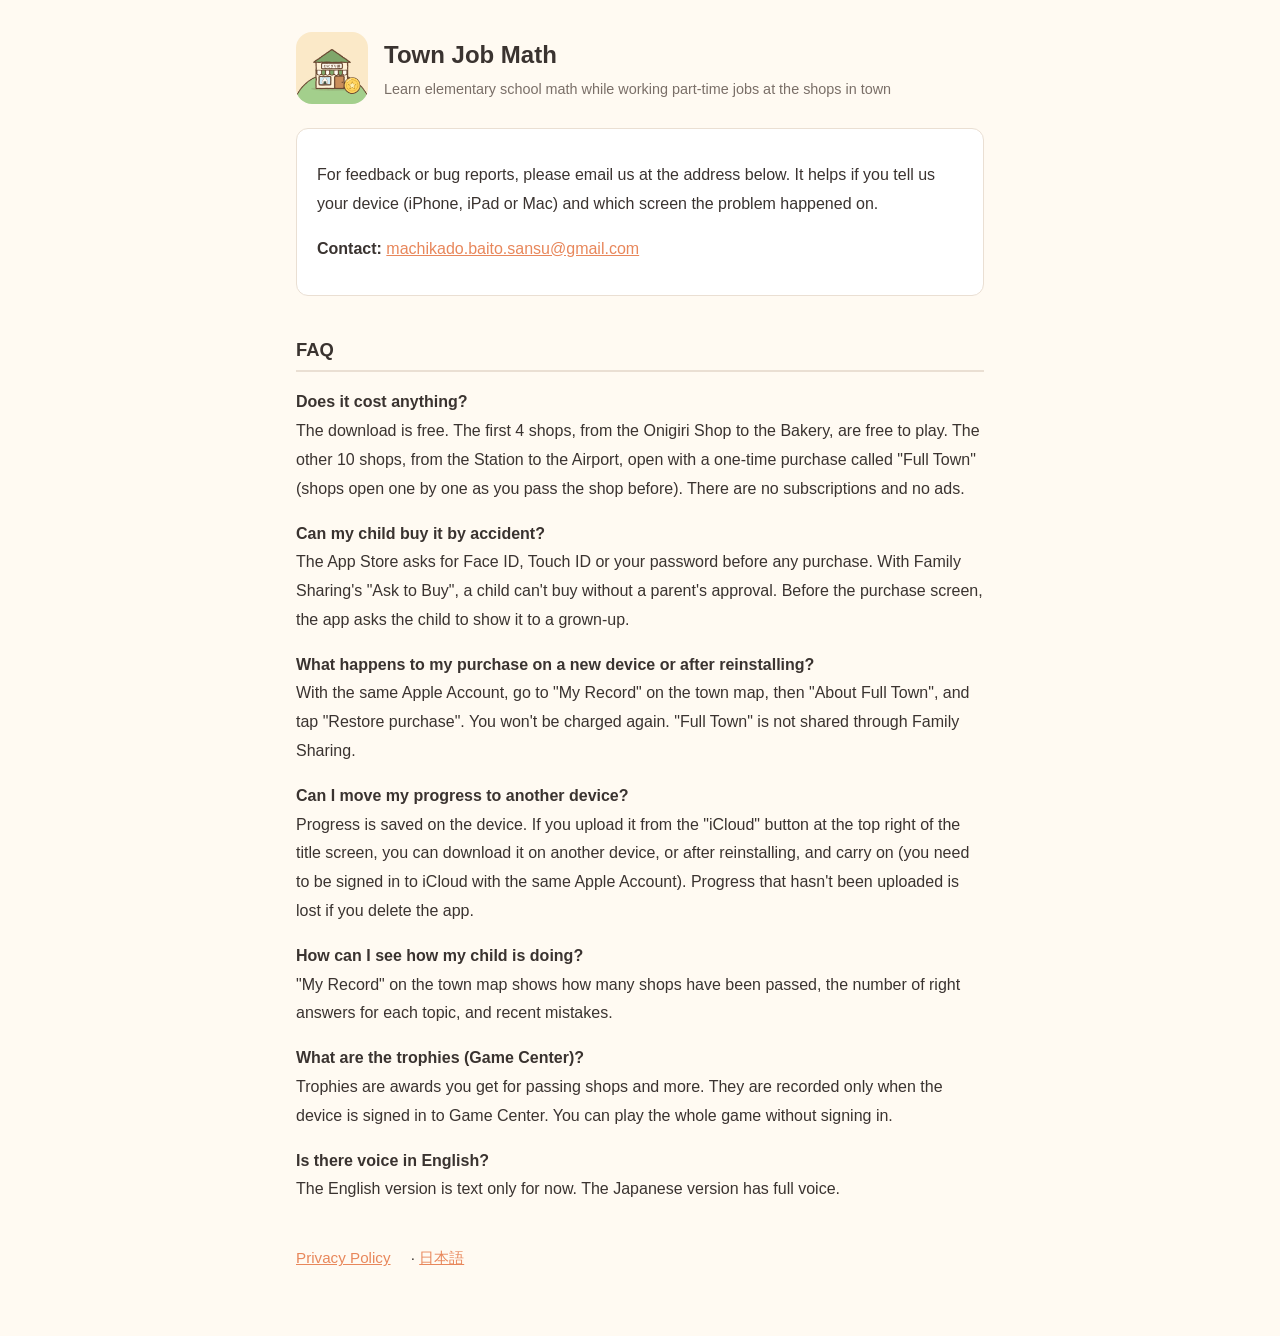
==== en.html @ ec0f6289 "英語の サポートページと プライバシーポリシーを 足し、日本語の ページを いまの アプリに 合わせる - en.html / privacy-en.html を 新しく 作る（英語版の App St" ====
<!doctype html>
<html lang="en">
<head>
<meta charset="utf-8">
<meta name="viewport" content="width=device-width, initial-scale=1">
<title>Town Job Math Support</title>
<link rel="stylesheet" href="style.css">
</head>
<body>
<main>
<header>
  <img src="app_icon.png" alt="">
  <div>
    <h1>Town Job Math</h1>
    <div class="muted">Learn elementary school math while working part-time jobs at the shops in town</div>
  </div>
</header>

<div class="card">
  <p>For feedback or bug reports, please email us at the address below. It helps if you tell us your device (iPhone, iPad or Mac) and which screen the problem happened on.</p>
  <p><strong>Contact:</strong> <a href="mailto:machikado.baito.sansu@gmail.com">machikado.baito.sansu@gmail.com</a></p>
</div>

<h2>FAQ</h2>
<dl>
  <dt>Does it cost anything?</dt>
  <dd>The download is free. The first 4 shops, from the Onigiri Shop to the Bakery, are free to play. The other 10 shops, from the Station to the Airport, open with a one-time purchase called "Full Town" (shops open one by one as you pass the shop before). There are no subscriptions and no ads.</dd>

  <dt>Can my child buy it by accident?</dt>
  <dd>The App Store asks for Face ID, Touch ID or your password before any purchase. With Family Sharing's "Ask to Buy", a child can't buy without a parent's approval. Before the purchase screen, the app asks the child to show it to a grown-up.</dd>

  <dt>What happens to my purchase on a new device or after reinstalling?</dt>
  <dd>With the same Apple Account, go to "My Record" on the town map, then "About Full Town", and tap "Restore purchase". You won't be charged again. "Full Town" is not shared through Family Sharing.</dd>

  <dt>Can I move my progress to another device?</dt>
  <dd>Progress is saved on the device. If you upload it from the "iCloud" button at the top right of the title screen, you can download it on another device, or after reinstalling, and carry on (you need to be signed in to iCloud with the same Apple Account). Progress that hasn't been uploaded is lost if you delete the app.</dd>

  <dt>How can I see how my child is doing?</dt>
  <dd>"My Record" on the town map shows how many shops have been passed, the number of right answers for each topic, and recent mistakes.</dd>

  <dt>What are the trophies (Game Center)?</dt>
  <dd>Trophies are awards you get for passing shops and more. They are recorded only when the device is signed in to Game Center. You can play the whole game without signing in.</dd>

  <dt>Is there voice in English?</dt>
  <dd>The English version is text only for now. The Japanese version has full voice.</dd>
</dl>

<nav>
  <a href="privacy-en.html">Privacy Policy</a> · <a href="index.html">日本語</a>
</nav>
</main>
</body>
</html>
---- style.css ----
:root { --bg:#fffaf2; --text:#3a3330; --muted:#7a6f68; --accent:#e8875b; --card:#ffffff; --line:#eadfd3; }
@media (prefers-color-scheme: dark) { :root { --bg:#221e1b; --text:#f1e9e2; --muted:#b9ada4; --accent:#f0a07a; --card:#2d2824; --line:#463e37; } }
* { box-sizing: border-box; }
body { margin:0; background:var(--bg); color:var(--text); font-family:-apple-system,"Hiragino Sans","Noto Sans JP",sans-serif; line-height:1.8; }
main { max-width:720px; margin:0 auto; padding:32px 16px 64px; }
header { display:flex; align-items:center; gap:16px; margin-bottom:24px; }
header img { width:72px; height:72px; border-radius:16px; }
h1 { font-size:1.5rem; margin:0; }
h2 { font-size:1.15rem; margin-top:2em; border-bottom:2px solid var(--line); padding-bottom:4px; }
a { color:var(--accent); }
.card { background:var(--card); border:1px solid var(--line); border-radius:12px; padding:16px 20px; }
.muted { color:var(--muted); font-size:.9rem; }
nav { margin-top:40px; font-size:.95rem; }
nav a { margin-right:16px; }
dt { font-weight:bold; margin-top:1em; }
dd { margin-left:0; }
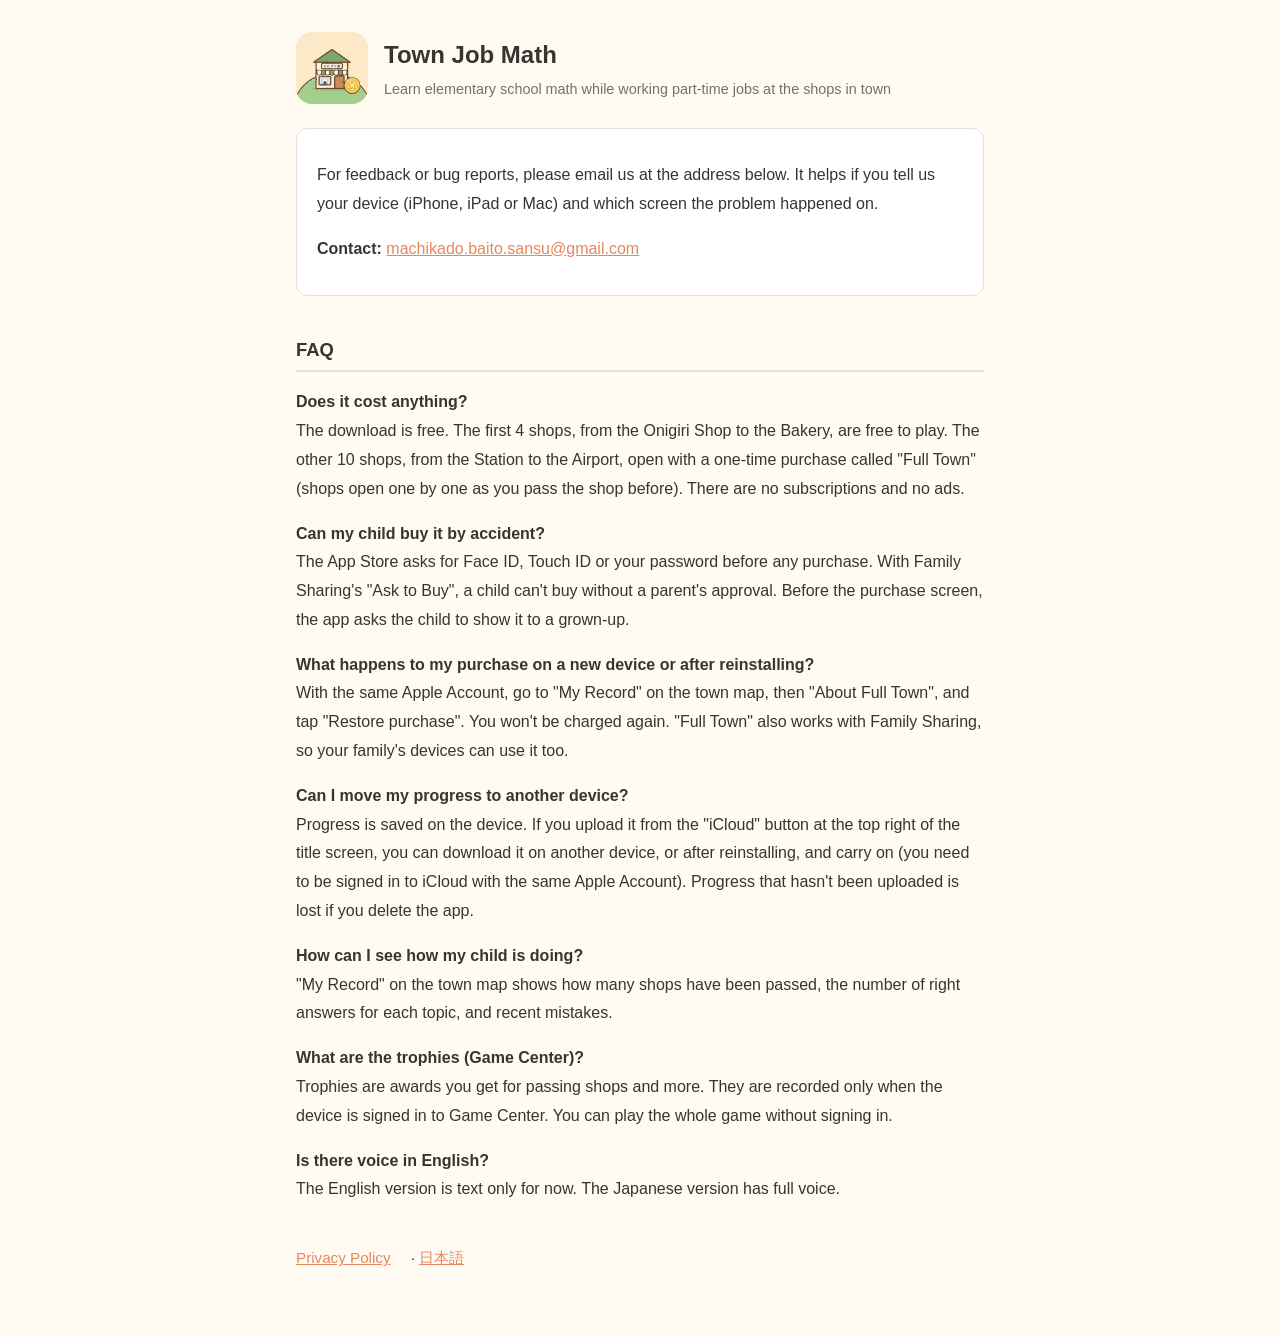
==== commit 74ac9a72: "完全版はファミリー共有に対応する、と書く Co-Authored-By: Claude Opus 5.5 <noreply@anthropic.com> Claude-Session: https:/" ====
--- a/en.html
+++ b/en.html
@@ -30,7 +30,7 @@
   <dd>The App Store asks for Face ID, Touch ID or your password before any purchase. With Family Sharing's "Ask to Buy", a child can't buy without a parent's approval. Before the purchase screen, the app asks the child to show it to a grown-up.</dd>
 
   <dt>What happens to my purchase on a new device or after reinstalling?</dt>
-  <dd>With the same Apple Account, go to "My Record" on the town map, then "About Full Town", and tap "Restore purchase". You won't be charged again. "Full Town" is not shared through Family Sharing.</dd>
+  <dd>With the same Apple Account, go to "My Record" on the town map, then "About Full Town", and tap "Restore purchase". You won't be charged again. "Full Town" also works with Family Sharing, so your family's devices can use it too.</dd>
 
   <dt>Can I move my progress to another device?</dt>
   <dd>Progress is saved on the device. If you upload it from the "iCloud" button at the top right of the title screen, you can download it on another device, or after reinstalling, and carry on (you need to be signed in to iCloud with the same Apple Account). Progress that hasn't been uploaded is lost if you delete the app.</dd>
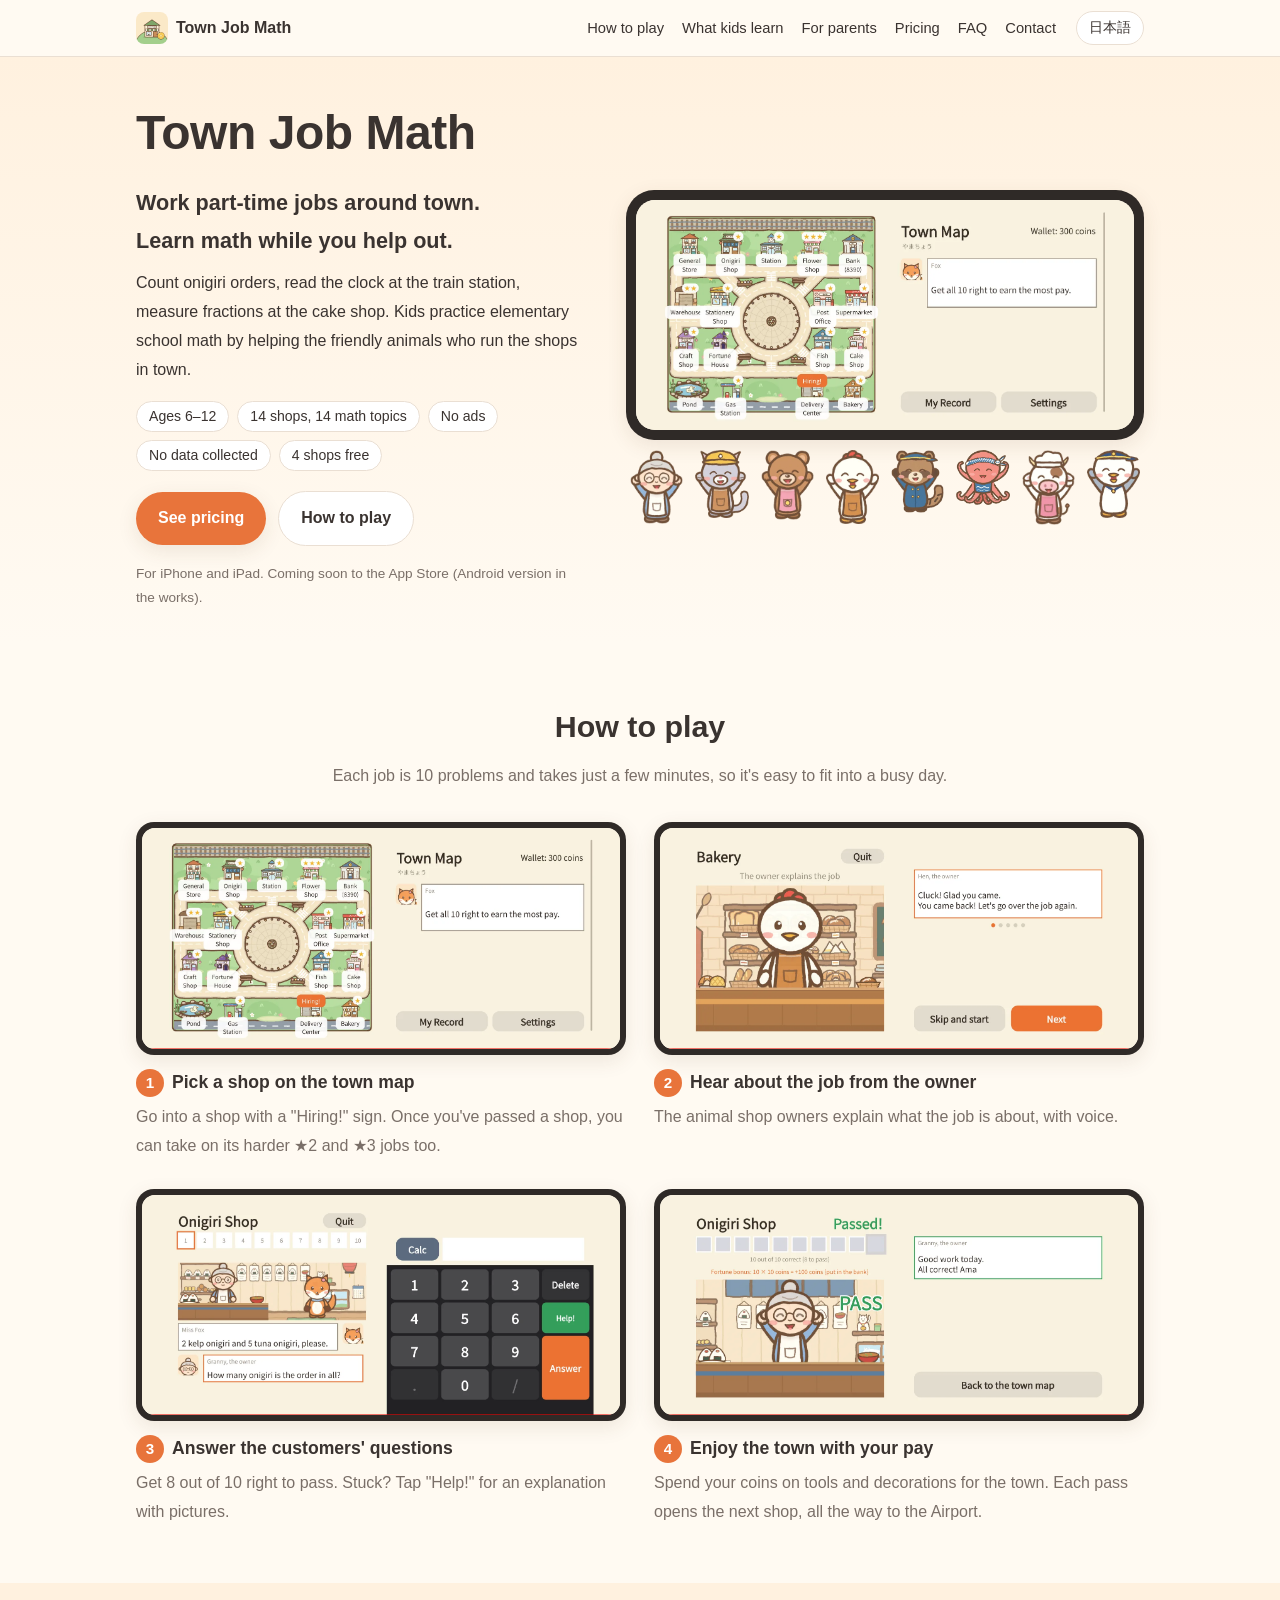
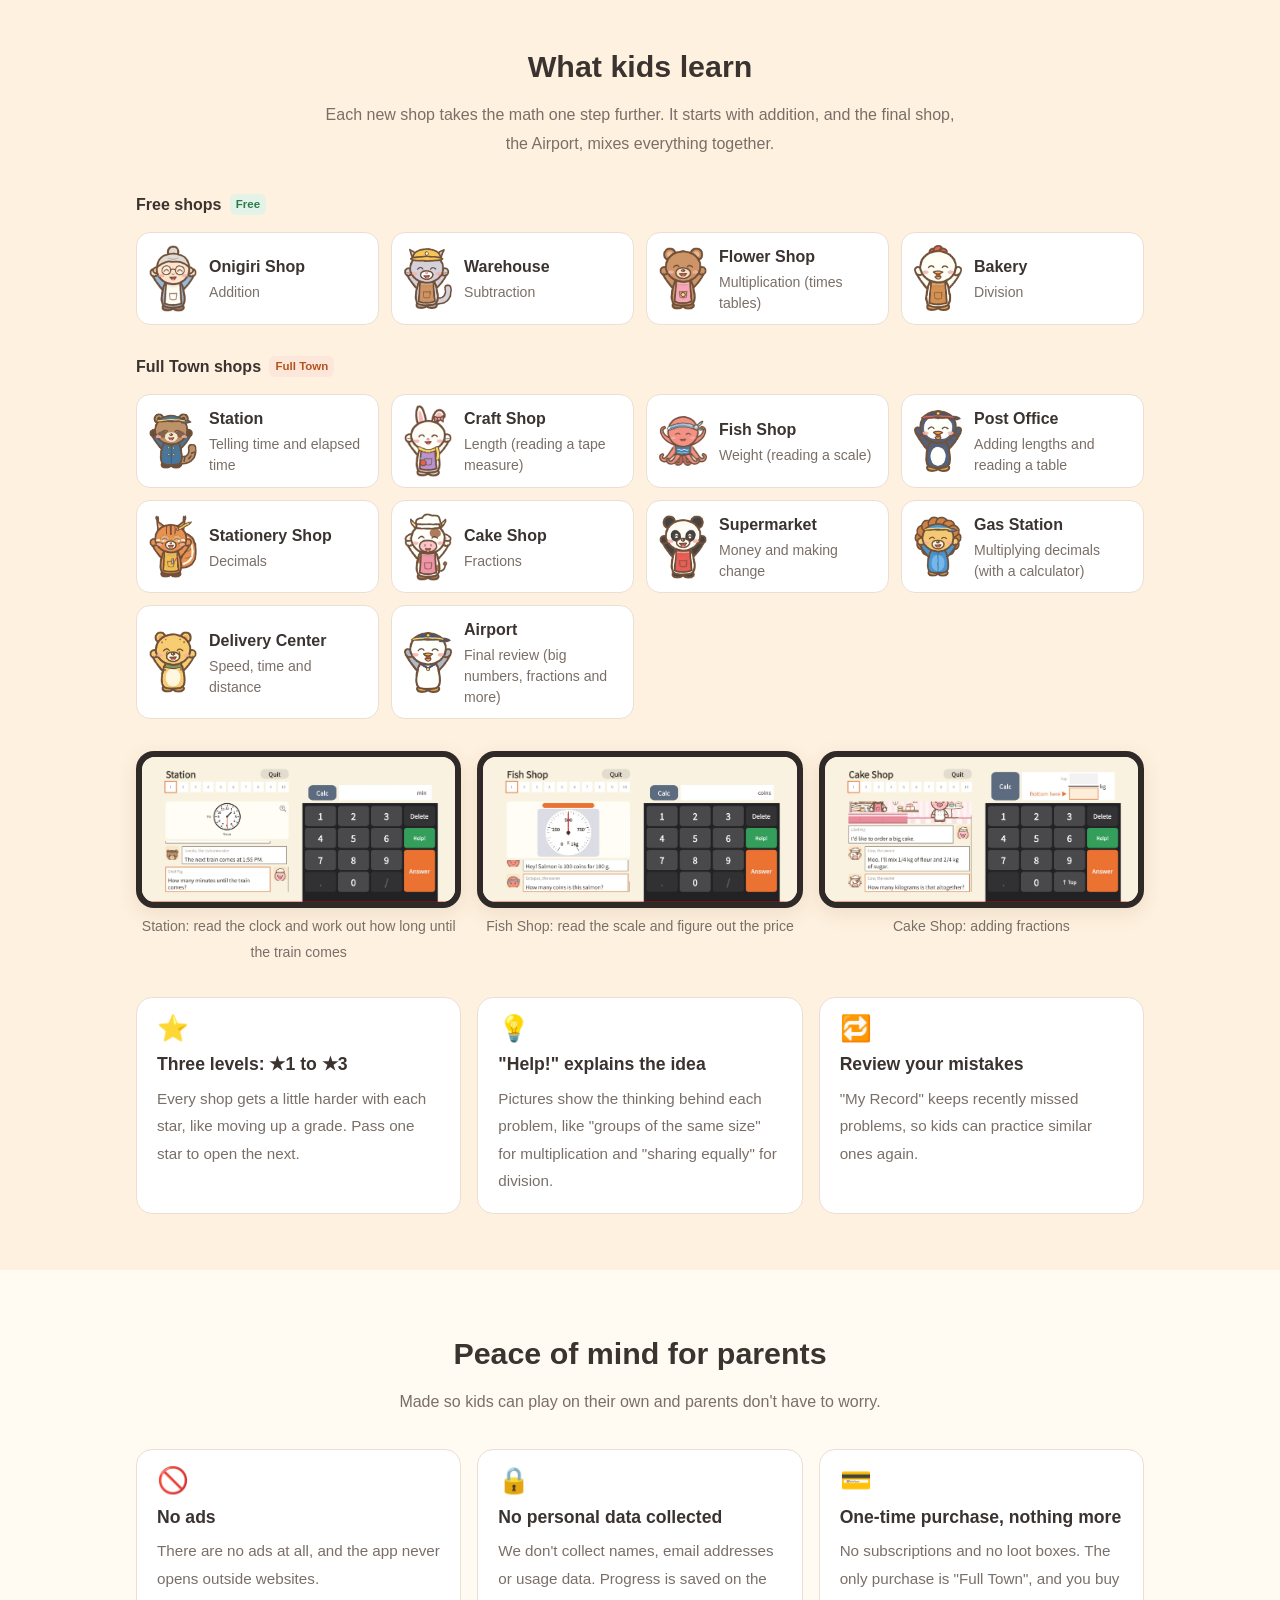
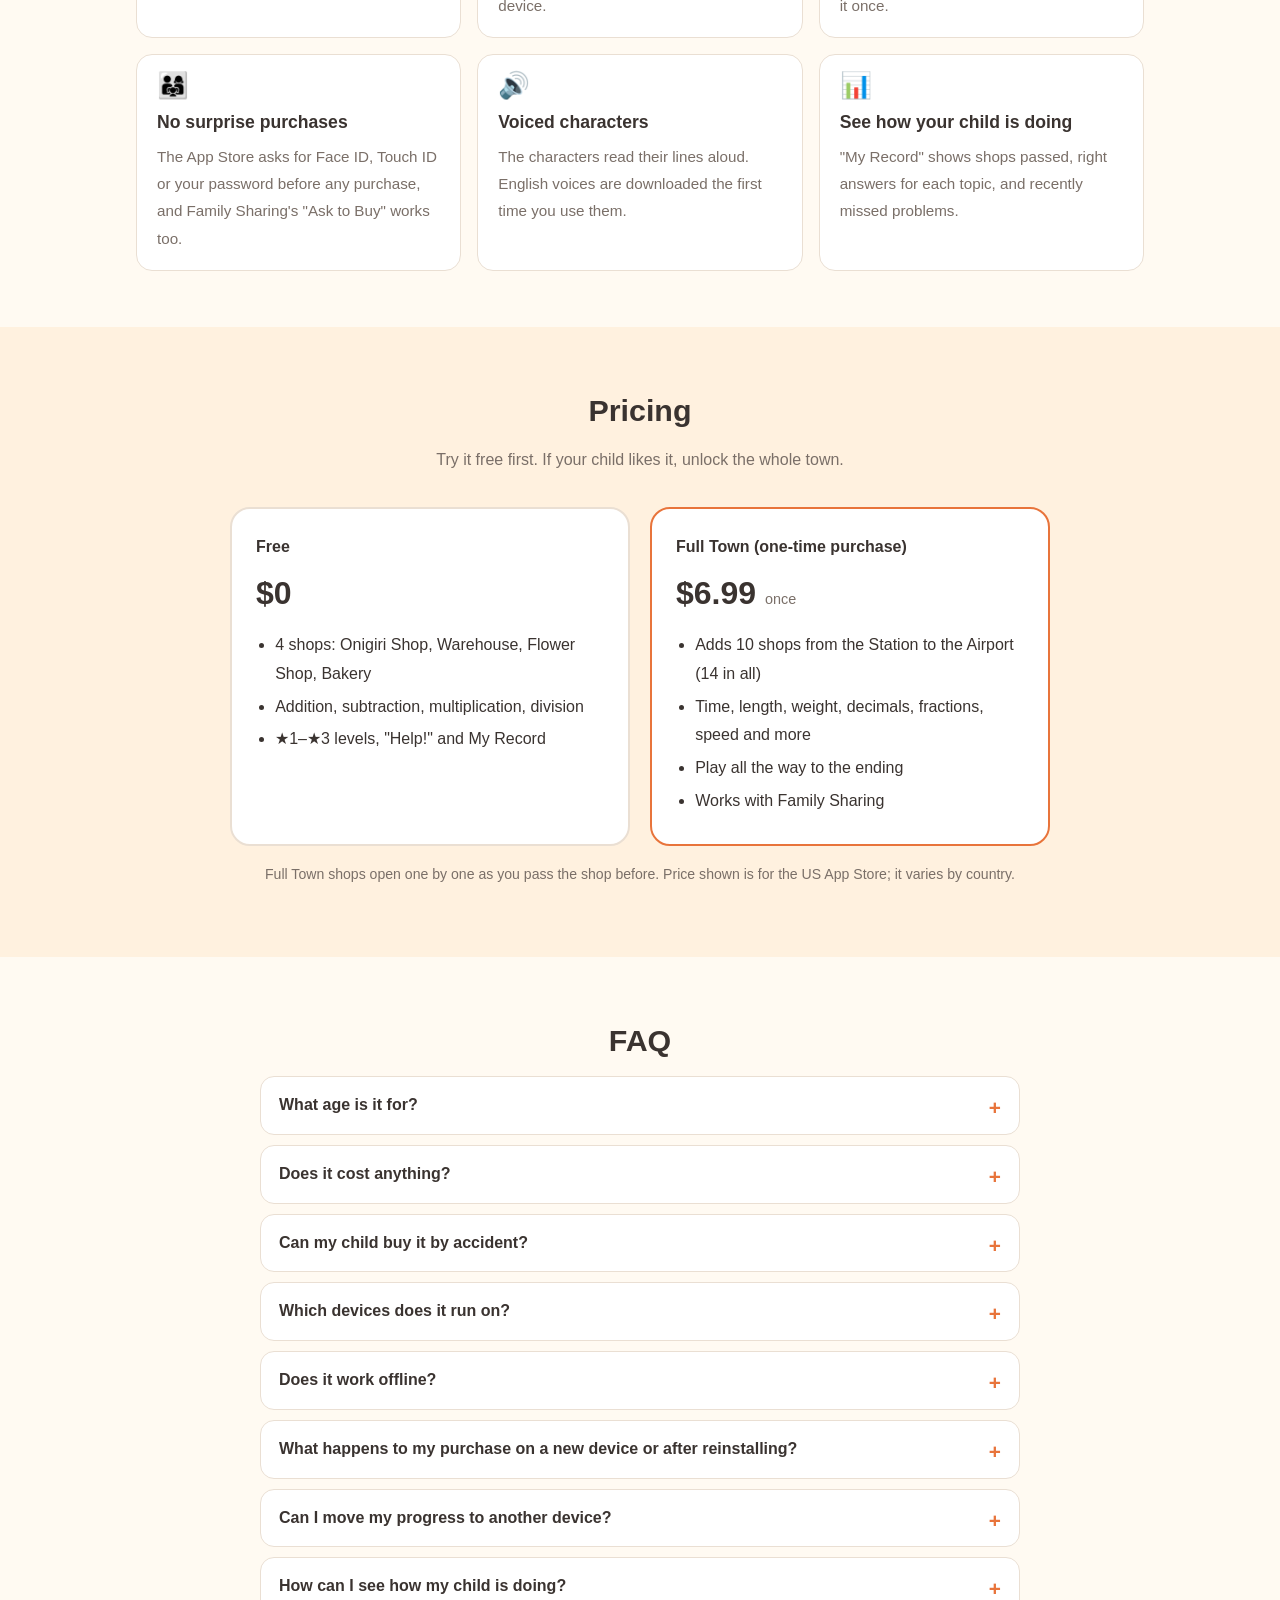
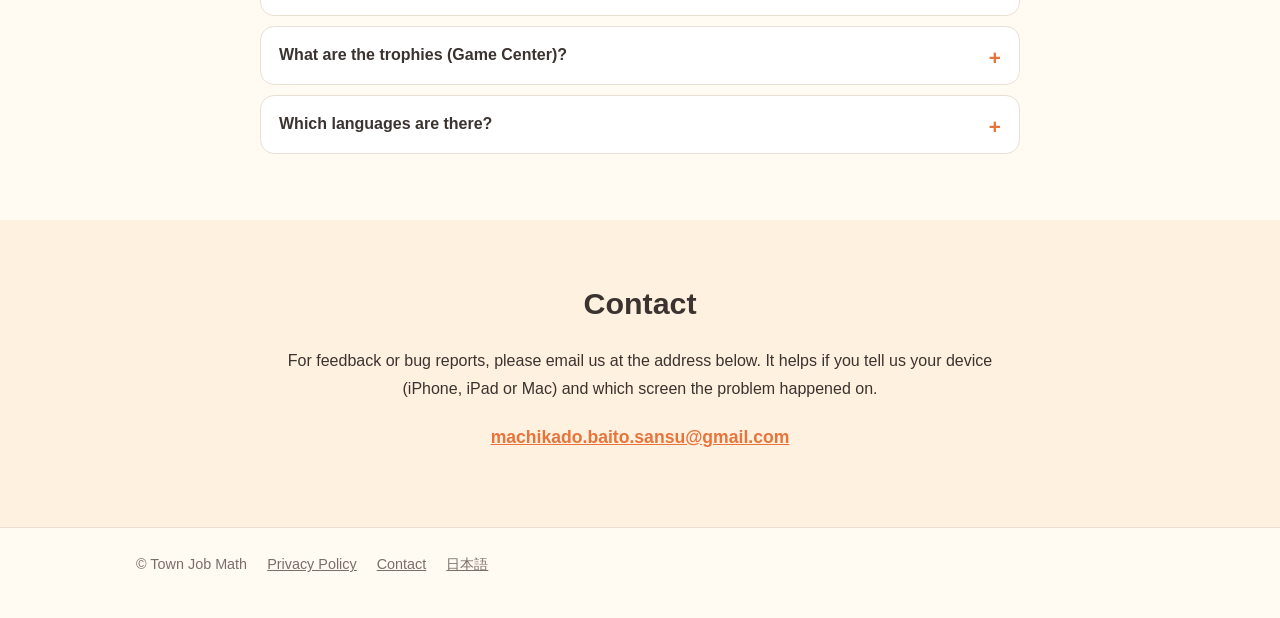
==== commit 2447648c: "紹介ページ（LP）を日英で作り直す - ファーストビュー・遊び方・学べる内容・安心ポイント・料金・よくある質問・お問い合わせ - 日本語 index.html と英語 en.html。ブラウザの言語で" ====
--- a/en.html
+++ b/en.html
@@ -3,51 +3,234 @@
 <head>
 <meta charset="utf-8">
 <meta name="viewport" content="width=device-width, initial-scale=1">
-<title>Town Job Math Support</title>
-<link rel="stylesheet" href="style.css">
+<title>Town Job Math | Learn elementary math by working at the shops in town</title>
+<meta name="description" content="Help out at 14 shops in a little town, from the Onigiri Shop to the Airport, and practice elementary school math from addition to fractions and speed. For iPhone and iPad. No ads, no data collected.">
+<link rel="alternate" hreflang="ja" href="https://yamach0.github.io/machikado-baito-sansu-support/">
+<link rel="alternate" hreflang="en" href="https://yamach0.github.io/machikado-baito-sansu-support/en.html">
+<link rel="alternate" hreflang="x-default" href="https://yamach0.github.io/machikado-baito-sansu-support/en.html">
+<meta property="og:type" content="website">
+<meta property="og:title" content="Town Job Math">
+<meta property="og:description" content="Learn elementary school math while working part-time jobs at the shops in town.">
+<meta property="og:image" content="https://yamach0.github.io/machikado-baito-sansu-support/img/og-en.png">
+<meta name="twitter:card" content="summary_large_image">
+<link rel="icon" href="app_icon.png">
+<link rel="apple-touch-icon" href="app_icon.png">
+<script src="lang.js"></script>
+<link rel="stylesheet" href="lp.css">
 </head>
 <body>
-<main>
-<header>
-  <img src="app_icon.png" alt="">
-  <div>
-    <h1>Town Job Math</h1>
-    <div class="muted">Learn elementary school math while working part-time jobs at the shops in town</div>
+
+<header class="bar">
+  <div class="wrap">
+    <a class="brand" href="#top"><img src="app_icon.png" alt="">Town Job Math</a>
+    <nav aria-label="On this page">
+      <a href="#play">How to play</a>
+      <a href="#learn">What kids learn</a>
+      <a href="#safe">For parents</a>
+      <a href="#price">Pricing</a>
+      <a href="#faq">FAQ</a>
+      <a href="#support">Contact</a>
+    </nav>
+    <a class="lang" href="./" data-lang="ja" hreflang="ja">日本語</a>
   </div>
 </header>
 
-<div class="card">
-  <p>For feedback or bug reports, please email us at the address below. It helps if you tell us your device (iPhone, iPad or Mac) and which screen the problem happened on.</p>
-  <p><strong>Contact:</strong> <a href="mailto:machikado.baito.sansu@gmail.com">machikado.baito.sansu@gmail.com</a></p>
+<main id="top">
+
+<!-- First view -->
+<div class="hero">
+  <div class="wrap">
+    <div>
+      <h1><span class="en-title">Town Job Math</span></h1>
+      <p class="lead">Work part-time jobs around town.<br>Learn math while you help out.</p>
+      <p>Count onigiri orders, read the clock at the train station, measure fractions at the cake shop. Kids practice elementary school math by helping the friendly animals who run the shops in town.</p>
+      <ul class="chips">
+        <li>Ages 6–12</li>
+        <li>14 shops, 14 math topics</li>
+        <li>No ads</li>
+        <li>No data collected</li>
+        <li>4 shops free</li>
+      </ul>
+      <div class="cta">
+        <a class="btn" href="#price">See pricing</a>
+        <a class="btn ghost" href="#play">How to play</a>
+        <div class="soon">For iPhone and iPad. Coming soon to the App Store (Android version in the works).</div>
+      </div>
+    </div>
+    <div>
+      <div class="phone"><img src="img/en/town.webp" width="1519" height="702" alt="The town map with the Onigiri Shop, Station, Flower Shop and more"></div>
+      <div class="cast" aria-hidden="true">
+        <img src="img/chars/granny.webp" alt=""><img src="img/chars/beaver.webp" alt=""><img src="img/chars/bear.webp" alt=""><img src="img/chars/hen.webp" alt=""><img src="img/chars/owl.webp" alt=""><img src="img/chars/octopus.webp" alt=""><img src="img/chars/cow.webp" alt=""><img src="img/chars/seagull.webp" alt="">
+      </div>
+    </div>
+  </div>
 </div>
 
-<h2>FAQ</h2>
-<dl>
-  <dt>Does it cost anything?</dt>
-  <dd>The download is free. The first 4 shops, from the Onigiri Shop to the Bakery, are free to play. The other 10 shops, from the Station to the Airport, open with a one-time purchase called "Full Town" (shops open one by one as you pass the shop before). There are no subscriptions and no ads.</dd>
-
-  <dt>Can my child buy it by accident?</dt>
-  <dd>The App Store asks for Face ID, Touch ID or your password before any purchase. With Family Sharing's "Ask to Buy", a child can't buy without a parent's approval. Before the purchase screen, the app asks the child to show it to a grown-up.</dd>
-
-  <dt>What happens to my purchase on a new device or after reinstalling?</dt>
-  <dd>With the same Apple Account, go to "My Record" on the town map, then "About Full Town", and tap "Restore purchase". You won't be charged again. "Full Town" also works with Family Sharing, so your family's devices can use it too.</dd>
-
-  <dt>Can I move my progress to another device?</dt>
-  <dd>Progress is saved on the device. If you upload it from the "iCloud" button at the top right of the title screen, you can download it on another device, or after reinstalling, and carry on (you need to be signed in to iCloud with the same Apple Account). Progress that hasn't been uploaded is lost if you delete the app.</dd>
-
-  <dt>How can I see how my child is doing?</dt>
-  <dd>"My Record" on the town map shows how many shops have been passed, the number of right answers for each topic, and recent mistakes.</dd>
-
-  <dt>What are the trophies (Game Center)?</dt>
-  <dd>Trophies are awards you get for passing shops and more. They are recorded only when the device is signed in to Game Center. You can play the whole game without signing in.</dd>
-
-  <dt>Is there voice in English?</dt>
-  <dd>The English version is text only for now. The Japanese version has full voice.</dd>
-</dl>
-
-<nav>
-  <a href="privacy-en.html">Privacy Policy</a> · <a href="index.html">日本語</a>
-</nav>
+<!-- How to play -->
+<section id="play">
+  <div class="wrap">
+    <h2>How to play</h2>
+    <p class="sub">Each job is 10 problems and takes just a few minutes, so it's easy to fit into a busy day.</p>
+    <div class="steps">
+      <div class="step">
+        <div class="phone small"><img src="img/en/town.webp" width="1519" height="702" loading="lazy" alt="The town map"></div>
+        <h3>Pick a shop on the town map</h3>
+        <p>Go into a shop with a "Hiring!" sign. Once you've passed a shop, you can take on its harder ★2 and ★3 jobs too.</p>
+      </div>
+      <div class="step">
+        <div class="phone small"><img src="img/en/briefing.webp" width="1519" height="702" loading="lazy" alt="The bakery owner explains the job"></div>
+        <h3>Hear about the job from the owner</h3>
+        <p>The animal shop owners explain what the job is about, with voice.</p>
+      </div>
+      <div class="step">
+        <div class="phone small"><img src="img/en/shift.webp" width="1519" height="702" loading="lazy" alt="Answering how many onigiri a customer ordered"></div>
+        <h3>Answer the customers' questions</h3>
+        <p>Get 8 out of 10 right to pass. Stuck? Tap "Help!" for an explanation with pictures.</p>
+      </div>
+      <div class="step">
+        <div class="phone small"><img src="img/en/pass.webp" width="1519" height="702" loading="lazy" alt="Passing a job and earning pay"></div>
+        <h3>Enjoy the town with your pay</h3>
+        <p>Spend your coins on tools and decorations for the town. Each pass opens the next shop, all the way to the Airport.</p>
+      </div>
+    </div>
+  </div>
+</section>
+
+<!-- What kids learn -->
+<section id="learn" class="alt">
+  <div class="wrap">
+    <h2>What kids learn</h2>
+    <p class="sub">Each new shop takes the math one step further. It starts with addition, and the final shop, the Airport, mixes everything together.</p>
+
+    <p class="group-title">Free shops <span class="tag free">Free</span></p>
+    <ul class="shops">
+      <li><img src="img/chars/granny.webp" alt=""><div><b>Onigiri Shop</b><span>Addition</span></div></li>
+      <li><img src="img/chars/beaver.webp" alt=""><div><b>Warehouse</b><span>Subtraction</span></div></li>
+      <li><img src="img/chars/bear.webp" alt=""><div><b>Flower Shop</b><span>Multiplication (times tables)</span></div></li>
+      <li><img src="img/chars/hen.webp" alt=""><div><b>Bakery</b><span>Division</span></div></li>
+    </ul>
+
+    <p class="group-title">Full Town shops <span class="tag full">Full Town</span></p>
+    <ul class="shops">
+      <li><img src="img/chars/owl.webp" alt=""><div><b>Station</b><span>Telling time and elapsed time</span></div></li>
+      <li><img src="img/chars/sheep.webp" alt=""><div><b>Craft Shop</b><span>Length (reading a tape measure)</span></div></li>
+      <li><img src="img/chars/octopus.webp" alt=""><div><b>Fish Shop</b><span>Weight (reading a scale)</span></div></li>
+      <li><img src="img/chars/penguin.webp" alt=""><div><b>Post Office</b><span>Adding lengths and reading a table</span></div></li>
+      <li><img src="img/chars/squirrel.webp" alt=""><div><b>Stationery Shop</b><span>Decimals</span></div></li>
+      <li><img src="img/chars/cow.webp" alt=""><div><b>Cake Shop</b><span>Fractions</span></div></li>
+      <li><img src="img/chars/panda.webp" alt=""><div><b>Supermarket</b><span>Money and making change</span></div></li>
+      <li><img src="img/chars/lion.webp" alt=""><div><b>Gas Station</b><span>Multiplying decimals (with a calculator)</span></div></li>
+      <li><img src="img/chars/cheetah.webp" alt=""><div><b>Delivery Center</b><span>Speed, time and distance</span></div></li>
+      <li><img src="img/chars/seagull.webp" alt=""><div><b>Airport</b><span>Final review (big numbers, fractions and more)</span></div></li>
+    </ul>
+
+    <div class="shots">
+      <figure><div class="phone small"><img src="img/en/clock.webp" width="1519" height="702" loading="lazy" alt="Reading a clock at the station"></div><figcaption>Station: read the clock and work out how long until the train comes</figcaption></figure>
+      <figure><div class="phone small"><img src="img/en/scale.webp" width="1519" height="702" loading="lazy" alt="Reading a scale at the fish shop"></div><figcaption>Fish Shop: read the scale and figure out the price</figcaption></figure>
+      <figure><div class="phone small"><img src="img/en/fraction.webp" width="1519" height="702" loading="lazy" alt="A fraction problem at the cake shop"></div><figcaption>Cake Shop: adding fractions</figcaption></figure>
+    </div>
+
+    <div class="extras">
+      <div class="card"><div class="ico">⭐</div><h3>Three levels: ★1 to ★3</h3><p>Every shop gets a little harder with each star, like moving up a grade. Pass one star to open the next.</p></div>
+      <div class="card"><div class="ico">💡</div><h3>"Help!" explains the idea</h3><p>Pictures show the thinking behind each problem, like "groups of the same size" for multiplication and "sharing equally" for division.</p></div>
+      <div class="card"><div class="ico">🔁</div><h3>Review your mistakes</h3><p>"My Record" keeps recently missed problems, so kids can practice similar ones again.</p></div>
+    </div>
+  </div>
+</section>
+
+<!-- For parents -->
+<section id="safe">
+  <div class="wrap">
+    <h2>Peace of mind for parents</h2>
+    <p class="sub">Made so kids can play on their own and parents don't have to worry.</p>
+    <div class="cards">
+      <div class="card"><div class="ico">🚫</div><h3>No ads</h3><p>There are no ads at all, and the app never opens outside websites.</p></div>
+      <div class="card"><div class="ico">🔒</div><h3>No personal data collected</h3><p>We don't collect names, email addresses or usage data. Progress is saved on the device.</p></div>
+      <div class="card"><div class="ico">💳</div><h3>One-time purchase, nothing more</h3><p>No subscriptions and no loot boxes. The only purchase is "Full Town", and you buy it once.</p></div>
+      <div class="card"><div class="ico">👨‍👩‍👧</div><h3>No surprise purchases</h3><p>The App Store asks for Face ID, Touch ID or your password before any purchase, and Family Sharing's "Ask to Buy" works too.</p></div>
+      <div class="card"><div class="ico">🔊</div><h3>Voiced characters</h3><p>The characters read their lines aloud. English voices are downloaded the first time you use them.</p></div>
+      <div class="card"><div class="ico">📊</div><h3>See how your child is doing</h3><p>"My Record" shows shops passed, right answers for each topic, and recently missed problems.</p></div>
+    </div>
+  </div>
+</section>
+
+<!-- Pricing -->
+<section id="price" class="alt">
+  <div class="wrap">
+    <h2>Pricing</h2>
+    <p class="sub">Try it free first. If your child likes it, unlock the whole town.</p>
+    <div class="plans">
+      <div class="plan">
+        <div class="name">Free</div>
+        <div class="price">$0</div>
+        <ul>
+          <li>4 shops: Onigiri Shop, Warehouse, Flower Shop, Bakery</li>
+          <li>Addition, subtraction, multiplication, division</li>
+          <li>★1–★3 levels, "Help!" and My Record</li>
+        </ul>
+      </div>
+      <div class="plan featured">
+        <div class="name">Full Town (one-time purchase)</div>
+        <div class="price">$6.99 <small>once</small></div>
+        <ul>
+          <li>Adds 10 shops from the Station to the Airport (14 in all)</li>
+          <li>Time, length, weight, decimals, fractions, speed and more</li>
+          <li>Play all the way to the ending</li>
+          <li>Works with Family Sharing</li>
+        </ul>
+      </div>
+    </div>
+    <p class="note">Full Town shops open one by one as you pass the shop before. Price shown is for the US App Store; it varies by country.</p>
+  </div>
+</section>
+
+<!-- FAQ -->
+<section id="faq">
+  <div class="wrap">
+    <h2>FAQ</h2>
+    <div class="faq">
+      <details><summary>What age is it for?</summary>
+        <p>The first shop starts with simple addition that a 6-year-old can do. Later shops cover fractions, decimals and speed, so it's best for ages 6 to 12 (elementary school).</p></details>
+      <details><summary>Does it cost anything?</summary>
+        <p>The download is free. The first 4 shops, from the Onigiri Shop to the Bakery, are free to play. The other 10 shops, from the Station to the Airport, open with a one-time purchase called "Full Town" (shops open one by one as you pass the shop before). There are no subscriptions and no ads.</p></details>
+      <details><summary>Can my child buy it by accident?</summary>
+        <p>The App Store asks for Face ID, Touch ID or your password before any purchase. With Family Sharing's "Ask to Buy", a child can't buy without a parent's approval. Before the purchase screen, the app asks the child to show it to a grown-up.</p></details>
+      <details><summary>Which devices does it run on?</summary>
+        <p>iPhone and iPad. It also runs on Mac computers with Apple silicon. An Android version is in the works.</p></details>
+      <details><summary>Does it work offline?</summary>
+        <p>Yes, once the English voices are downloaded. The app only goes online to download voices, to upload or download progress with iCloud, for purchases and for Game Center.</p></details>
+      <details><summary>What happens to my purchase on a new device or after reinstalling?</summary>
+        <p>With the same Apple Account, go to "My Record" on the town map, then "About Full Town", and tap "Restore purchase". You won't be charged again. "Full Town" also works with Family Sharing, so your family's devices can use it too.</p></details>
+      <details><summary>Can I move my progress to another device?</summary>
+        <p>Progress is saved on the device. If you upload it from the "iCloud" button at the top right of the title screen, you can download it on another device, or after reinstalling, and carry on (you need to be signed in to iCloud with the same Apple Account). Progress that hasn't been uploaded is lost if you delete the app.</p></details>
+      <details><summary>How can I see how my child is doing?</summary>
+        <p>"My Record" on the town map shows how many shops have been passed, the number of right answers for each topic, and recent mistakes.</p></details>
+      <details><summary>What are the trophies (Game Center)?</summary>
+        <p>Trophies are awards you get for passing shops and more. They are recorded only when the device is signed in to Game Center. You can play the whole game without signing in.</p></details>
+      <details><summary>Which languages are there?</summary>
+        <p>English and Japanese. The app uses English unless the device is set to Japanese, and you can switch any time from "言語 / Language" on the title screen. English voices are downloaded the first time you use them; the Japanese voices are built in.</p></details>
+    </div>
+  </div>
+</section>
+
+<!-- Contact -->
+<section id="support" class="alt">
+  <div class="wrap support">
+    <h2>Contact</h2>
+    <p>For feedback or bug reports, please email us at the address below. It helps if you tell us your device (iPhone, iPad or Mac) and which screen the problem happened on.</p>
+    <p class="mail"><a href="mailto:machikado.baito.sansu@gmail.com">machikado.baito.sansu@gmail.com</a></p>
+  </div>
+</section>
+
 </main>
+
+<footer>
+  <div class="wrap">
+    <span>© Town Job Math</span>
+    <a href="privacy-en.html">Privacy Policy</a>
+    <a href="#support">Contact</a>
+    <a href="./" data-lang="ja" hreflang="ja">日本語</a>
+  </div>
+</footer>
 </body>
 </html>
--- a/lp.css
+++ b/lp.css
@@ -0,0 +1,128 @@
+:root {
+  --bg: #fffaf2; --bg2: #fff1df; --text: #3a3330; --muted: #7a6f68; --accent: #e8743b; --accent-ink: #fff;
+  --green: #3c9a5f; --card: #ffffff; --line: #eadfd3; --shadow: 0 6px 20px rgba(90, 60, 30, .10);
+  --bezel: #2f2a27;
+}
+@media (prefers-color-scheme: dark) {
+  :root { --bg: #221e1b; --bg2: #2a2521; --text: #f1e9e2; --muted: #b9ada4; --accent: #f0915f; --accent-ink: #231a14;
+    --green: #6cc28b; --card: #2d2824; --line: #463e37; --shadow: 0 6px 20px rgba(0, 0, 0, .35); --bezel: #111; }
+}
+* { box-sizing: border-box; }
+html { scroll-behavior: smooth; scroll-padding-top: 64px; }
+body { margin: 0; background: var(--bg); color: var(--text); line-height: 1.8;
+  font-family: -apple-system, BlinkMacSystemFont, "Hiragino Maru Gothic ProN", "Hiragino Sans", "Noto Sans JP", "Segoe UI", sans-serif;
+  -webkit-text-size-adjust: 100%; overflow-x: hidden; }
+img { max-width: 100%; height: auto; display: block; }
+a { color: var(--accent); }
+.wrap { max-width: 1040px; margin: 0 auto; padding: 0 16px; }
+
+/* top bar */
+.bar { position: sticky; top: 0; z-index: 10; background: color-mix(in srgb, var(--bg) 92%, transparent);
+  backdrop-filter: blur(8px); -webkit-backdrop-filter: blur(8px); border-bottom: 1px solid var(--line); }
+.bar .wrap { display: flex; align-items: center; gap: 12px; height: 56px; }
+.brand { display: flex; align-items: center; gap: 8px; font-weight: 700; color: var(--text); text-decoration: none; white-space: nowrap; }
+.brand img { width: 32px; height: 32px; border-radius: 8px; }
+.bar nav { display: flex; gap: 18px; margin-left: auto; font-size: .92rem; }
+.bar nav a { color: var(--text); text-decoration: none; }
+.bar nav a:hover { color: var(--accent); }
+.lang { margin-left: 8px; font-size: .85rem; border: 1px solid var(--line); border-radius: 999px; padding: 4px 12px;
+  color: var(--text); text-decoration: none; white-space: nowrap; background: var(--card); }
+@media (max-width: 860px) { .bar nav { display: none; } .lang { margin-left: auto; } }
+
+/* hero */
+.hero { background: linear-gradient(180deg, var(--bg2), var(--bg)); padding: 48px 0 32px; }
+.hero .wrap { display: grid; grid-template-columns: 1fr 1.15fr; gap: 40px; align-items: center; }
+.hero h1 { margin: 0; }
+.hero h1 img { width: min(380px, 100%); }
+.hero h1 .en-title { font-size: clamp(2rem, 6vw, 3rem); line-height: 1.15; letter-spacing: -.01em; }
+.hero .lead { font-size: clamp(1.1rem, 2.6vw, 1.35rem); font-weight: 700; margin: 16px 0 8px; }
+.hero p { margin: 0 0 12px; }
+.chips { display: flex; flex-wrap: wrap; gap: 8px; margin: 16px 0 20px; padding: 0; list-style: none; }
+.chips li { background: var(--card); border: 1px solid var(--line); border-radius: 999px; padding: 2px 12px; font-size: .88rem; }
+.cta { display: flex; flex-wrap: wrap; gap: 12px; align-items: center; }
+.btn { display: inline-block; background: var(--accent); color: var(--accent-ink); font-weight: 700; text-decoration: none;
+  padding: 12px 22px; border-radius: 999px; box-shadow: var(--shadow); }
+.btn.ghost { background: var(--card); color: var(--text); border: 1px solid var(--line); box-shadow: none; }
+.soon { font-size: .85rem; color: var(--muted); width: 100%; margin-top: 4px; }
+@media (max-width: 860px) { .hero .wrap { grid-template-columns: 1fr; gap: 28px; } .hero { padding-top: 28px; } }
+
+/* device frame (landscape iPhone) */
+.phone { background: var(--bezel); border-radius: 28px; padding: 10px; box-shadow: var(--shadow); }
+.phone img { border-radius: 19px; width: 100%; aspect-ratio: 2532 / 1170; object-fit: cover; object-position: top; background: #fbf3e6; }
+.phone.small { border-radius: 18px; padding: 6px; }
+.phone.small img { border-radius: 13px; }
+
+/* characters strip */
+.cast { display: grid; grid-template-columns: repeat(8, 1fr); gap: clamp(2px, 1vw, 12px); padding: 10px 4px 0; }
+.cast img { width: 100%; max-width: 72px; margin: 0 auto; }
+
+/* sections */
+section { padding: 56px 0; }
+section.alt { background: var(--bg2); }
+h2 { font-size: clamp(1.4rem, 3.6vw, 1.9rem); text-align: center; margin: 0 0 8px; }
+.sub { text-align: center; color: var(--muted); margin: 0 auto 32px; max-width: 640px; }
+h3 { font-size: 1.1rem; margin: 12px 0 4px; }
+
+/* how to play */
+.steps { display: grid; grid-template-columns: repeat(2, 1fr); gap: 28px; counter-reset: step; }
+.step p { margin: 0; color: var(--muted); }
+.step h3::before { counter-increment: step; content: counter(step); display: inline-grid; place-items: center;
+  width: 28px; height: 28px; margin-right: 8px; border-radius: 50%; background: var(--accent); color: var(--accent-ink); font-size: .95rem; }
+@media (max-width: 700px) { .steps { grid-template-columns: 1fr; } }
+
+/* learn */
+.shops { display: grid; grid-template-columns: repeat(auto-fill, minmax(min(220px, 44%), 1fr)); gap: 12px; padding: 0; margin: 0; list-style: none; }
+.shops li { display: flex; gap: 12px; align-items: center; background: var(--card); border: 1px solid var(--line); border-radius: 14px; padding: 10px 12px; }
+.shops img { width: 48px; flex: none; }
+@media (max-width: 480px) { .shops li { flex-direction: column; text-align: center; gap: 4px; padding: 10px 6px; } .shops img { width: 44px; } }
+.shops b { display: block; }
+.shops span { font-size: .88rem; color: var(--muted); line-height: 1.5; display: block; }
+.tag { display: inline-block; font-size: .72rem; font-weight: 700; border-radius: 6px; padding: 0 6px; margin-left: 4px; vertical-align: 2px; }
+.tag.free { background: #e3f3e8; color: #2c7a49; }
+.tag.full { background: #fde7da; color: #b5531f; }
+@media (prefers-color-scheme: dark) { .tag.free { background: #24402e; color: #9fe0b5; } .tag.full { background: #4a2e1f; color: #ffbf9a; } }
+.group-title { margin: 28px 0 12px; font-weight: 700; }
+.group-title:first-of-type { margin-top: 0; }
+.shots { display: grid; grid-template-columns: repeat(3, 1fr); gap: 16px; margin-top: 32px; }
+.shots figure { margin: 0; }
+.shots figcaption { font-size: .88rem; color: var(--muted); text-align: center; margin-top: 6px; }
+@media (max-width: 700px) { .shots { grid-template-columns: 1fr; } }
+.extras { display: grid; grid-template-columns: repeat(3, 1fr); gap: 16px; margin-top: 32px; }
+@media (max-width: 760px) { .extras { grid-template-columns: 1fr; } }
+
+/* safety */
+.cards { display: grid; grid-template-columns: repeat(3, 1fr); gap: 16px; }
+@media (max-width: 860px) { .cards { grid-template-columns: repeat(2, 1fr); } }
+@media (max-width: 560px) { .cards { grid-template-columns: 1fr; } }
+.card { background: var(--card); border: 1px solid var(--line); border-radius: 16px; padding: 18px 20px; }
+.card .ico { font-size: 1.6rem; line-height: 1; }
+.card h3 { margin-top: 8px; }
+.card p { margin: 0; color: var(--muted); font-size: .95rem; }
+
+/* pricing */
+.plans { display: grid; grid-template-columns: 1fr 1fr; gap: 20px; max-width: 820px; margin: 0 auto; }
+@media (max-width: 700px) { .plans { grid-template-columns: 1fr; } }
+.plan { background: var(--card); border: 2px solid var(--line); border-radius: 20px; padding: 24px; }
+.plan.featured { border-color: var(--accent); }
+.plan .name { font-weight: 700; }
+.plan .price { font-size: 2rem; font-weight: 800; margin: 4px 0 8px; }
+.plan .price small { font-size: .9rem; font-weight: 400; color: var(--muted); }
+.plan ul { padding-left: 1.2em; margin: 8px 0 0; }
+.plan li { margin: 4px 0; }
+.note { text-align: center; color: var(--muted); font-size: .88rem; margin-top: 16px; }
+
+/* faq */
+.faq { max-width: 760px; margin: 0 auto; }
+.faq details { background: var(--card); border: 1px solid var(--line); border-radius: 14px; padding: 0 18px; margin-bottom: 10px; }
+.faq summary { cursor: pointer; font-weight: 700; padding: 14px 0; list-style: none; position: relative; padding-right: 28px; }
+.faq summary::-webkit-details-marker { display: none; }
+.faq summary::after { content: "+"; position: absolute; right: 0; top: 12px; font-size: 1.3rem; color: var(--accent); }
+.faq details[open] summary::after { content: "−"; }
+.faq details p { margin: 0 0 14px; }
+
+/* support + footer */
+.support { max-width: 760px; margin: 0 auto; text-align: center; }
+.support .mail { font-size: 1.1rem; font-weight: 700; word-break: break-all; }
+footer { border-top: 1px solid var(--line); padding: 24px 0 40px; font-size: .9rem; color: var(--muted); }
+footer .wrap { display: flex; flex-wrap: wrap; gap: 8px 20px; }
+footer a { color: var(--muted); }
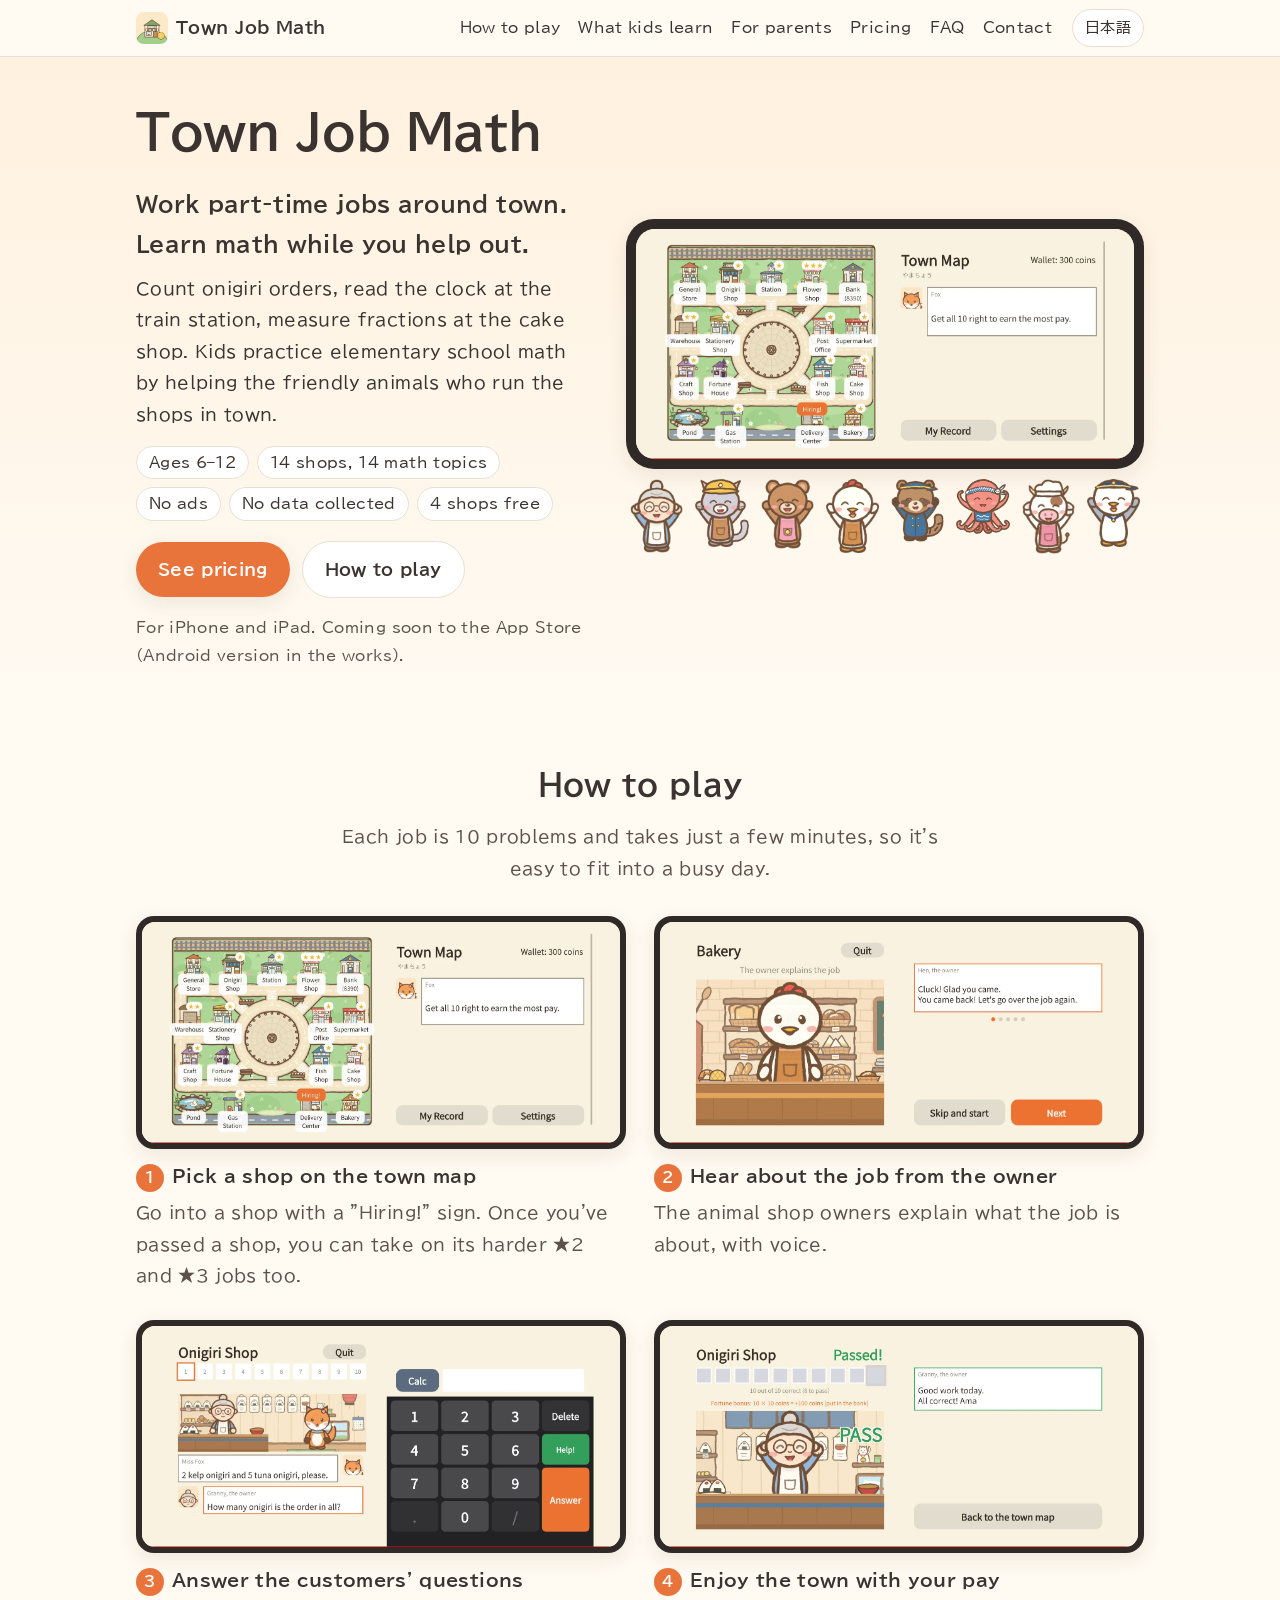
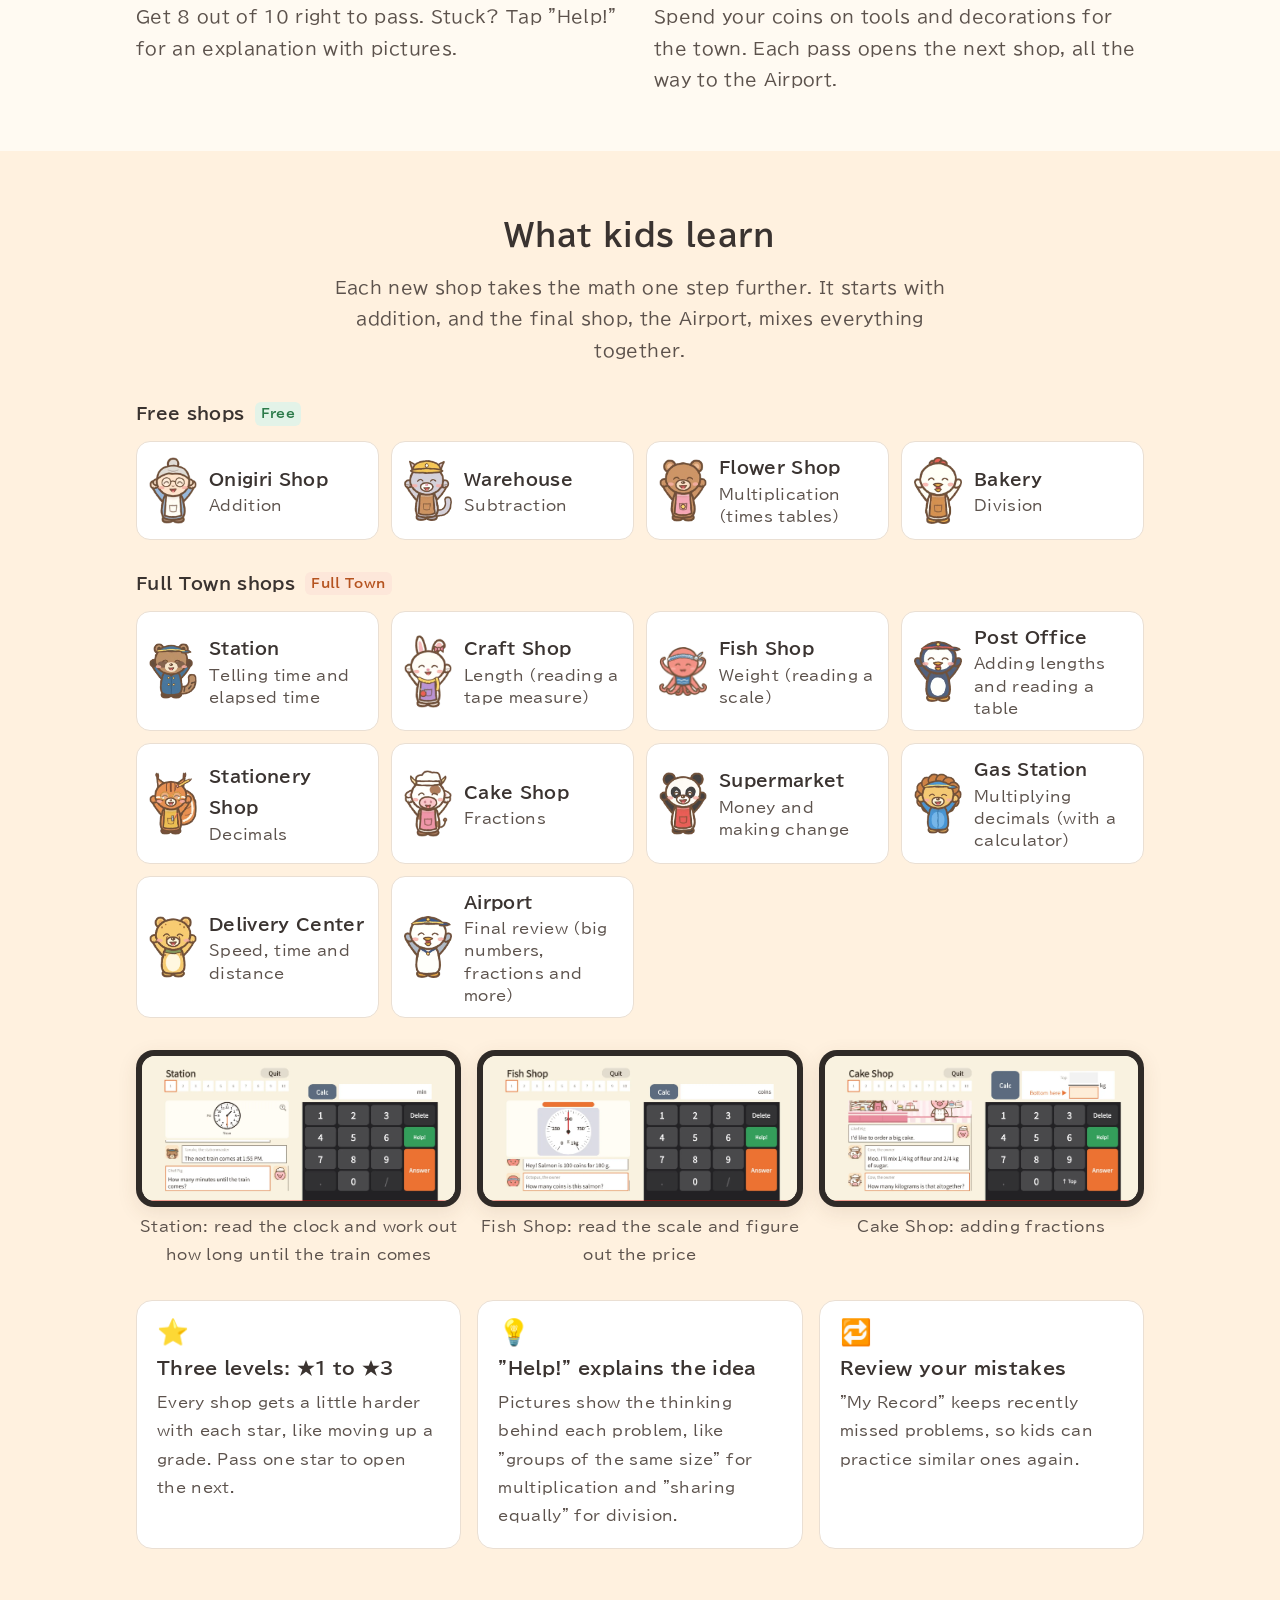
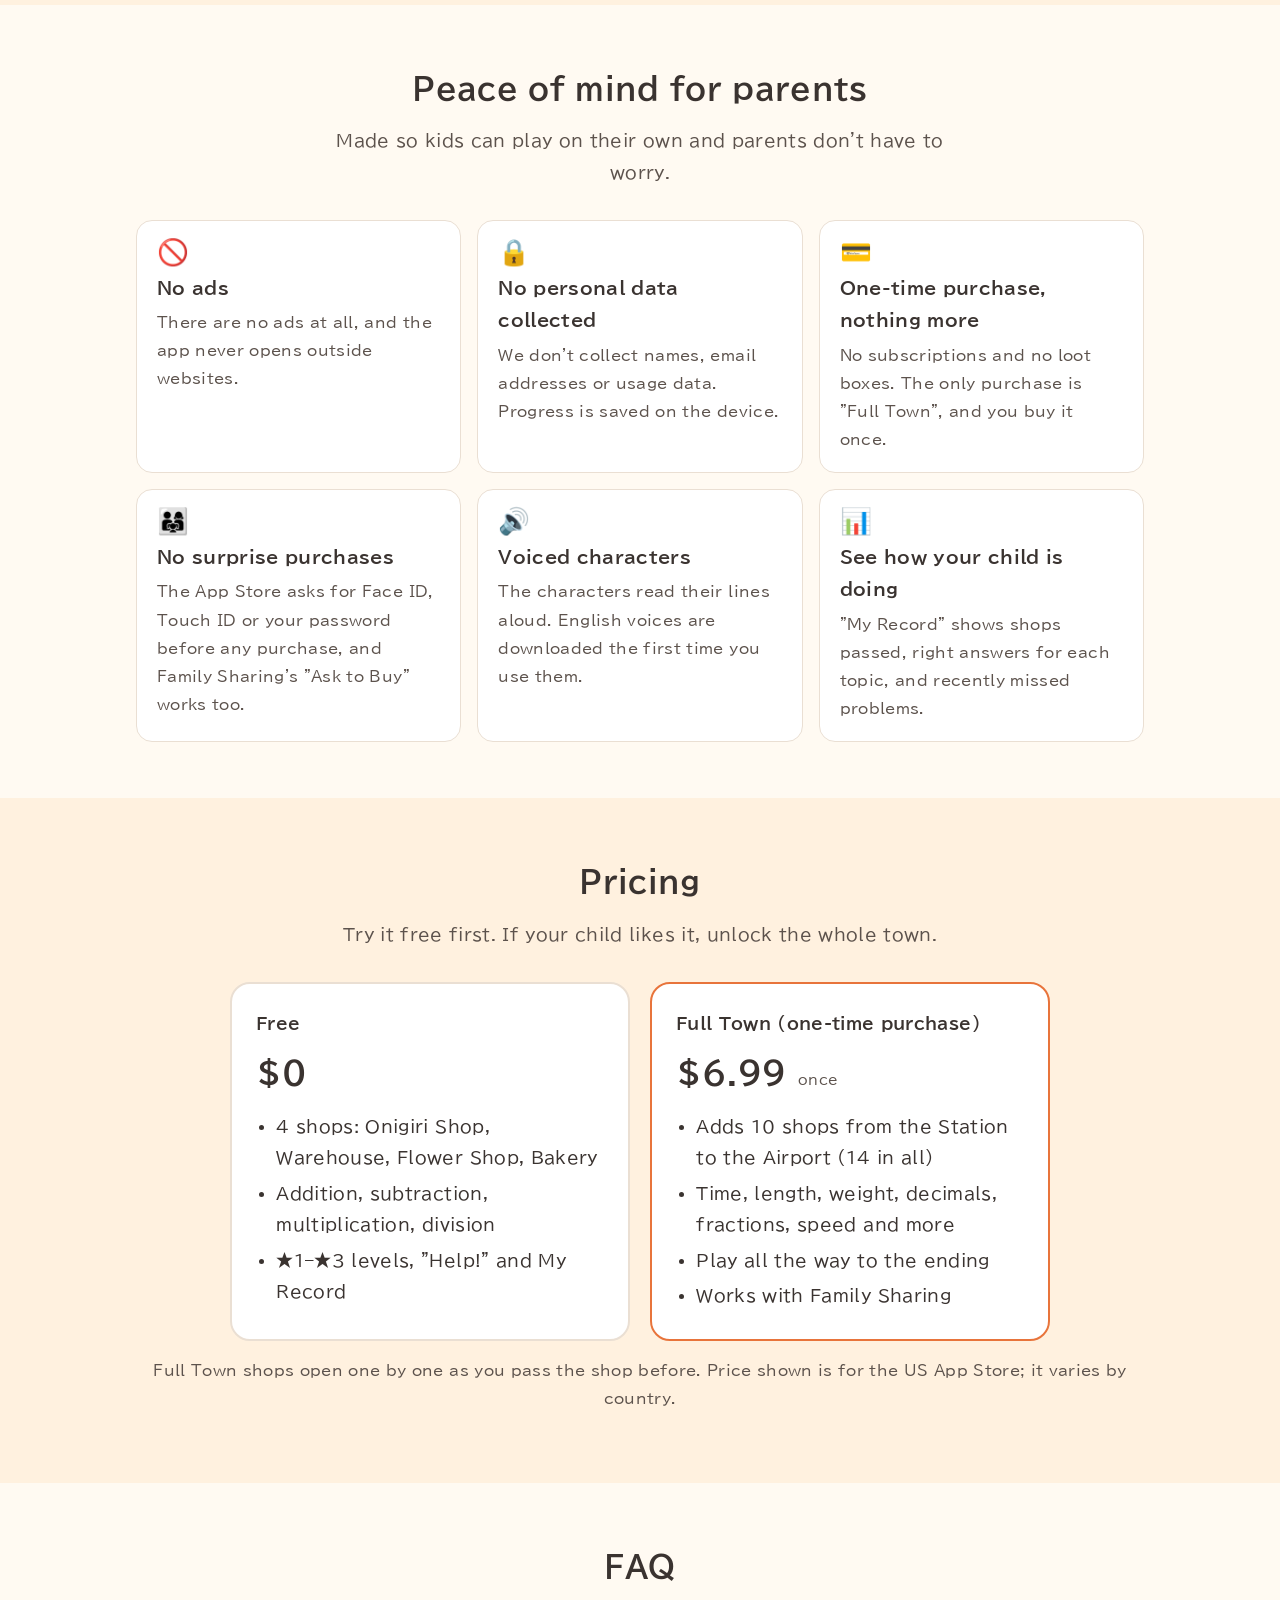
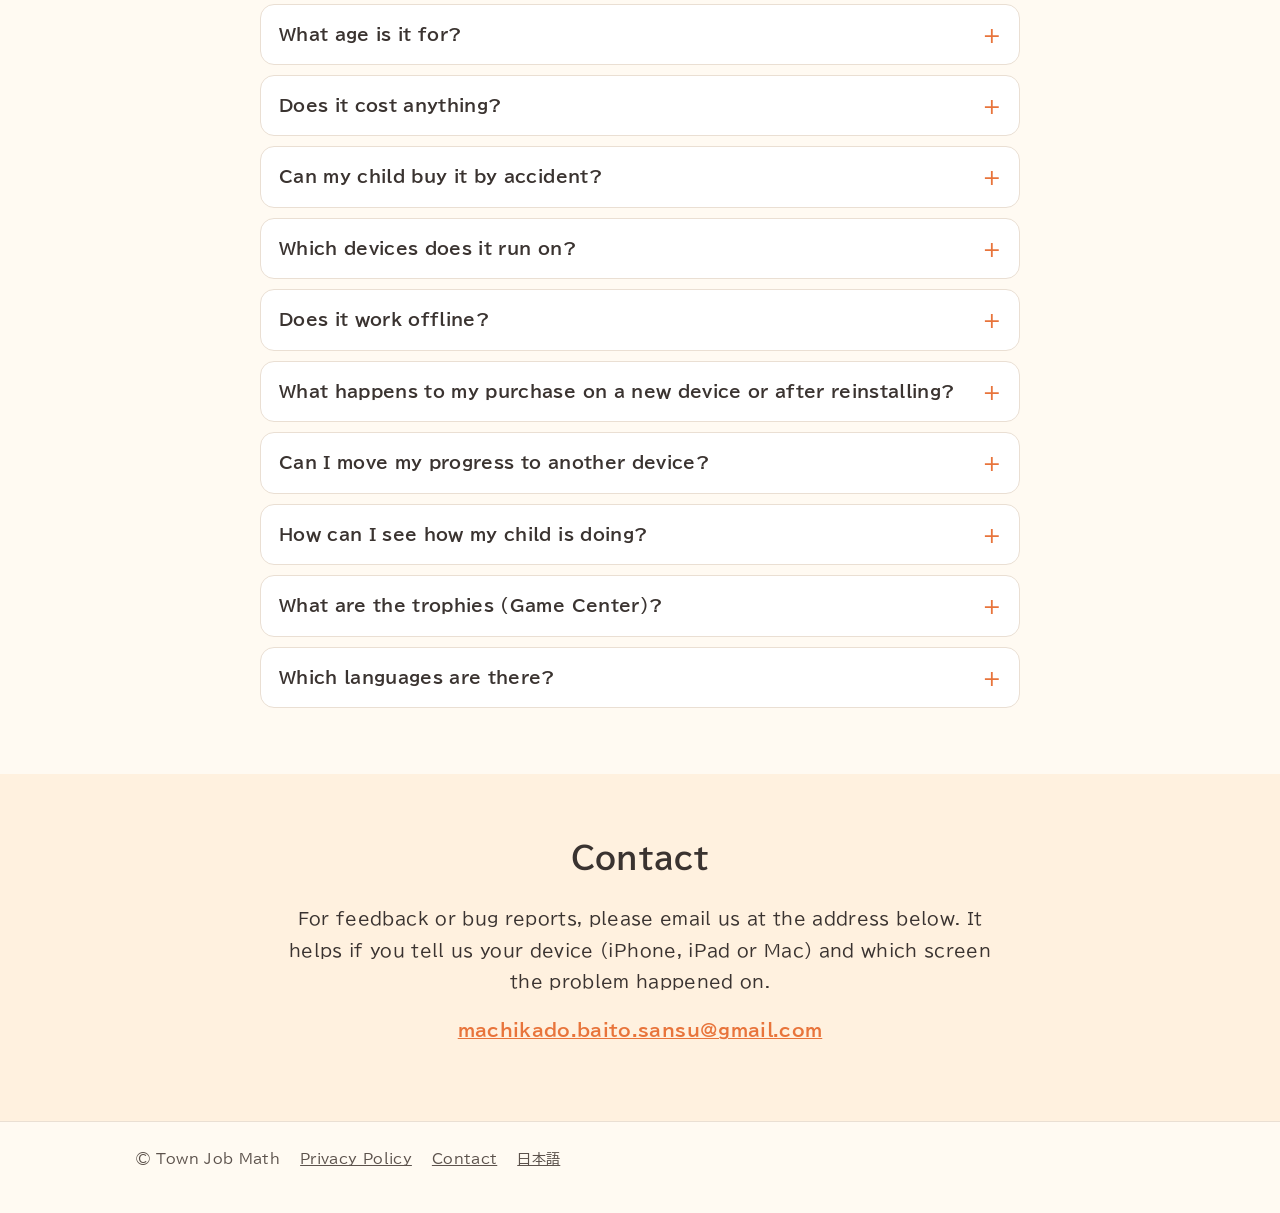
==== commit 4c9196c9: "LP の文字を読みやすいフォント（BIZ UDPゴシック）にし、文字の大きさと濃さを見直す Co-Authored-By: Claude Opus 5.5 <noreply@anthropic.com" ====
--- a/en.html
+++ b/en.html
@@ -16,6 +16,9 @@
 <link rel="icon" href="app_icon.png">
 <link rel="apple-touch-icon" href="app_icon.png">
 <script src="lang.js"></script>
+<link rel="preconnect" href="https://fonts.googleapis.com">
+<link rel="preconnect" href="https://fonts.gstatic.com" crossorigin>
+<link rel="stylesheet" href="https://fonts.googleapis.com/css2?family=BIZ+UDPGothic:wght@400;700&display=swap">
 <link rel="stylesheet" href="lp.css">
 </head>
 <body>
--- a/lp.css
+++ b/lp.css
@@ -1,16 +1,16 @@
 :root {
-  --bg: #fffaf2; --bg2: #fff1df; --text: #3a3330; --muted: #7a6f68; --accent: #e8743b; --accent-ink: #fff;
+  --bg: #fffaf2; --bg2: #fff1df; --text: #3a3330; --muted: #5c524c; --accent: #e8743b; --accent-ink: #fff;
   --green: #3c9a5f; --card: #ffffff; --line: #eadfd3; --shadow: 0 6px 20px rgba(90, 60, 30, .10);
   --bezel: #2f2a27;
 }
 @media (prefers-color-scheme: dark) {
-  :root { --bg: #221e1b; --bg2: #2a2521; --text: #f1e9e2; --muted: #b9ada4; --accent: #f0915f; --accent-ink: #231a14;
+  :root { --bg: #221e1b; --bg2: #2a2521; --text: #f1e9e2; --muted: #cfc4bb; --accent: #f0915f; --accent-ink: #231a14;
     --green: #6cc28b; --card: #2d2824; --line: #463e37; --shadow: 0 6px 20px rgba(0, 0, 0, .35); --bezel: #111; }
 }
 * { box-sizing: border-box; }
 html { scroll-behavior: smooth; scroll-padding-top: 64px; }
-body { margin: 0; background: var(--bg); color: var(--text); line-height: 1.8;
-  font-family: -apple-system, BlinkMacSystemFont, "Hiragino Maru Gothic ProN", "Hiragino Sans", "Noto Sans JP", "Segoe UI", sans-serif;
+body { margin: 0; background: var(--bg); color: var(--text); line-height: 1.85; font-size: 17px; letter-spacing: .02em;
+  font-family: "BIZ UDPGothic", "Hiragino Sans", "Hiragino Kaku Gothic ProN", "Noto Sans JP", "Yu Gothic", Meiryo, sans-serif;
   -webkit-text-size-adjust: 100%; overflow-x: hidden; }
 img { max-width: 100%; height: auto; display: block; }
 a { color: var(--accent); }
@@ -22,10 +22,10 @@
 .bar .wrap { display: flex; align-items: center; gap: 12px; height: 56px; }
 .brand { display: flex; align-items: center; gap: 8px; font-weight: 700; color: var(--text); text-decoration: none; white-space: nowrap; }
 .brand img { width: 32px; height: 32px; border-radius: 8px; }
-.bar nav { display: flex; gap: 18px; margin-left: auto; font-size: .92rem; }
+.bar nav { display: flex; gap: 18px; margin-left: auto; font-size: .95rem; }
 .bar nav a { color: var(--text); text-decoration: none; }
 .bar nav a:hover { color: var(--accent); }
-.lang { margin-left: 8px; font-size: .85rem; border: 1px solid var(--line); border-radius: 999px; padding: 4px 12px;
+.lang { margin-left: 8px; font-size: .92rem; border: 1px solid var(--line); border-radius: 999px; padding: 4px 12px;
   color: var(--text); text-decoration: none; white-space: nowrap; background: var(--card); }
 @media (max-width: 860px) { .bar nav { display: none; } .lang { margin-left: auto; } }
 
@@ -38,12 +38,12 @@
 .hero .lead { font-size: clamp(1.1rem, 2.6vw, 1.35rem); font-weight: 700; margin: 16px 0 8px; }
 .hero p { margin: 0 0 12px; }
 .chips { display: flex; flex-wrap: wrap; gap: 8px; margin: 16px 0 20px; padding: 0; list-style: none; }
-.chips li { background: var(--card); border: 1px solid var(--line); border-radius: 999px; padding: 2px 12px; font-size: .88rem; }
+.chips li { background: var(--card); border: 1px solid var(--line); border-radius: 999px; padding: 2px 12px; font-size: .93rem; }
 .cta { display: flex; flex-wrap: wrap; gap: 12px; align-items: center; }
 .btn { display: inline-block; background: var(--accent); color: var(--accent-ink); font-weight: 700; text-decoration: none;
   padding: 12px 22px; border-radius: 999px; box-shadow: var(--shadow); }
 .btn.ghost { background: var(--card); color: var(--text); border: 1px solid var(--line); box-shadow: none; }
-.soon { font-size: .85rem; color: var(--muted); width: 100%; margin-top: 4px; }
+.soon { font-size: .92rem; color: var(--muted); width: 100%; margin-top: 4px; }
 @media (max-width: 860px) { .hero .wrap { grid-template-columns: 1fr; gap: 28px; } .hero { padding-top: 28px; } }
 
 /* device frame (landscape iPhone) */
@@ -76,8 +76,8 @@
 .shops img { width: 48px; flex: none; }
 @media (max-width: 480px) { .shops li { flex-direction: column; text-align: center; gap: 4px; padding: 10px 6px; } .shops img { width: 44px; } }
 .shops b { display: block; }
-.shops span { font-size: .88rem; color: var(--muted); line-height: 1.5; display: block; }
-.tag { display: inline-block; font-size: .72rem; font-weight: 700; border-radius: 6px; padding: 0 6px; margin-left: 4px; vertical-align: 2px; }
+.shops span { font-size: .93rem; color: var(--muted); line-height: 1.5; display: block; }
+.tag { display: inline-block; font-size: .8rem; font-weight: 700; border-radius: 6px; padding: 0 6px; margin-left: 4px; vertical-align: 2px; }
 .tag.free { background: #e3f3e8; color: #2c7a49; }
 .tag.full { background: #fde7da; color: #b5531f; }
 @media (prefers-color-scheme: dark) { .tag.free { background: #24402e; color: #9fe0b5; } .tag.full { background: #4a2e1f; color: #ffbf9a; } }
@@ -85,7 +85,7 @@
 .group-title:first-of-type { margin-top: 0; }
 .shots { display: grid; grid-template-columns: repeat(3, 1fr); gap: 16px; margin-top: 32px; }
 .shots figure { margin: 0; }
-.shots figcaption { font-size: .88rem; color: var(--muted); text-align: center; margin-top: 6px; }
+.shots figcaption { font-size: .93rem; color: var(--muted); text-align: center; margin-top: 6px; }
 @media (max-width: 700px) { .shots { grid-template-columns: 1fr; } }
 .extras { display: grid; grid-template-columns: repeat(3, 1fr); gap: 16px; margin-top: 32px; }
 @media (max-width: 760px) { .extras { grid-template-columns: 1fr; } }
@@ -109,7 +109,7 @@
 .plan .price small { font-size: .9rem; font-weight: 400; color: var(--muted); }
 .plan ul { padding-left: 1.2em; margin: 8px 0 0; }
 .plan li { margin: 4px 0; }
-.note { text-align: center; color: var(--muted); font-size: .88rem; margin-top: 16px; }
+.note { text-align: center; color: var(--muted); font-size: .93rem; margin-top: 16px; }
 
 /* faq */
 .faq { max-width: 760px; margin: 0 auto; }
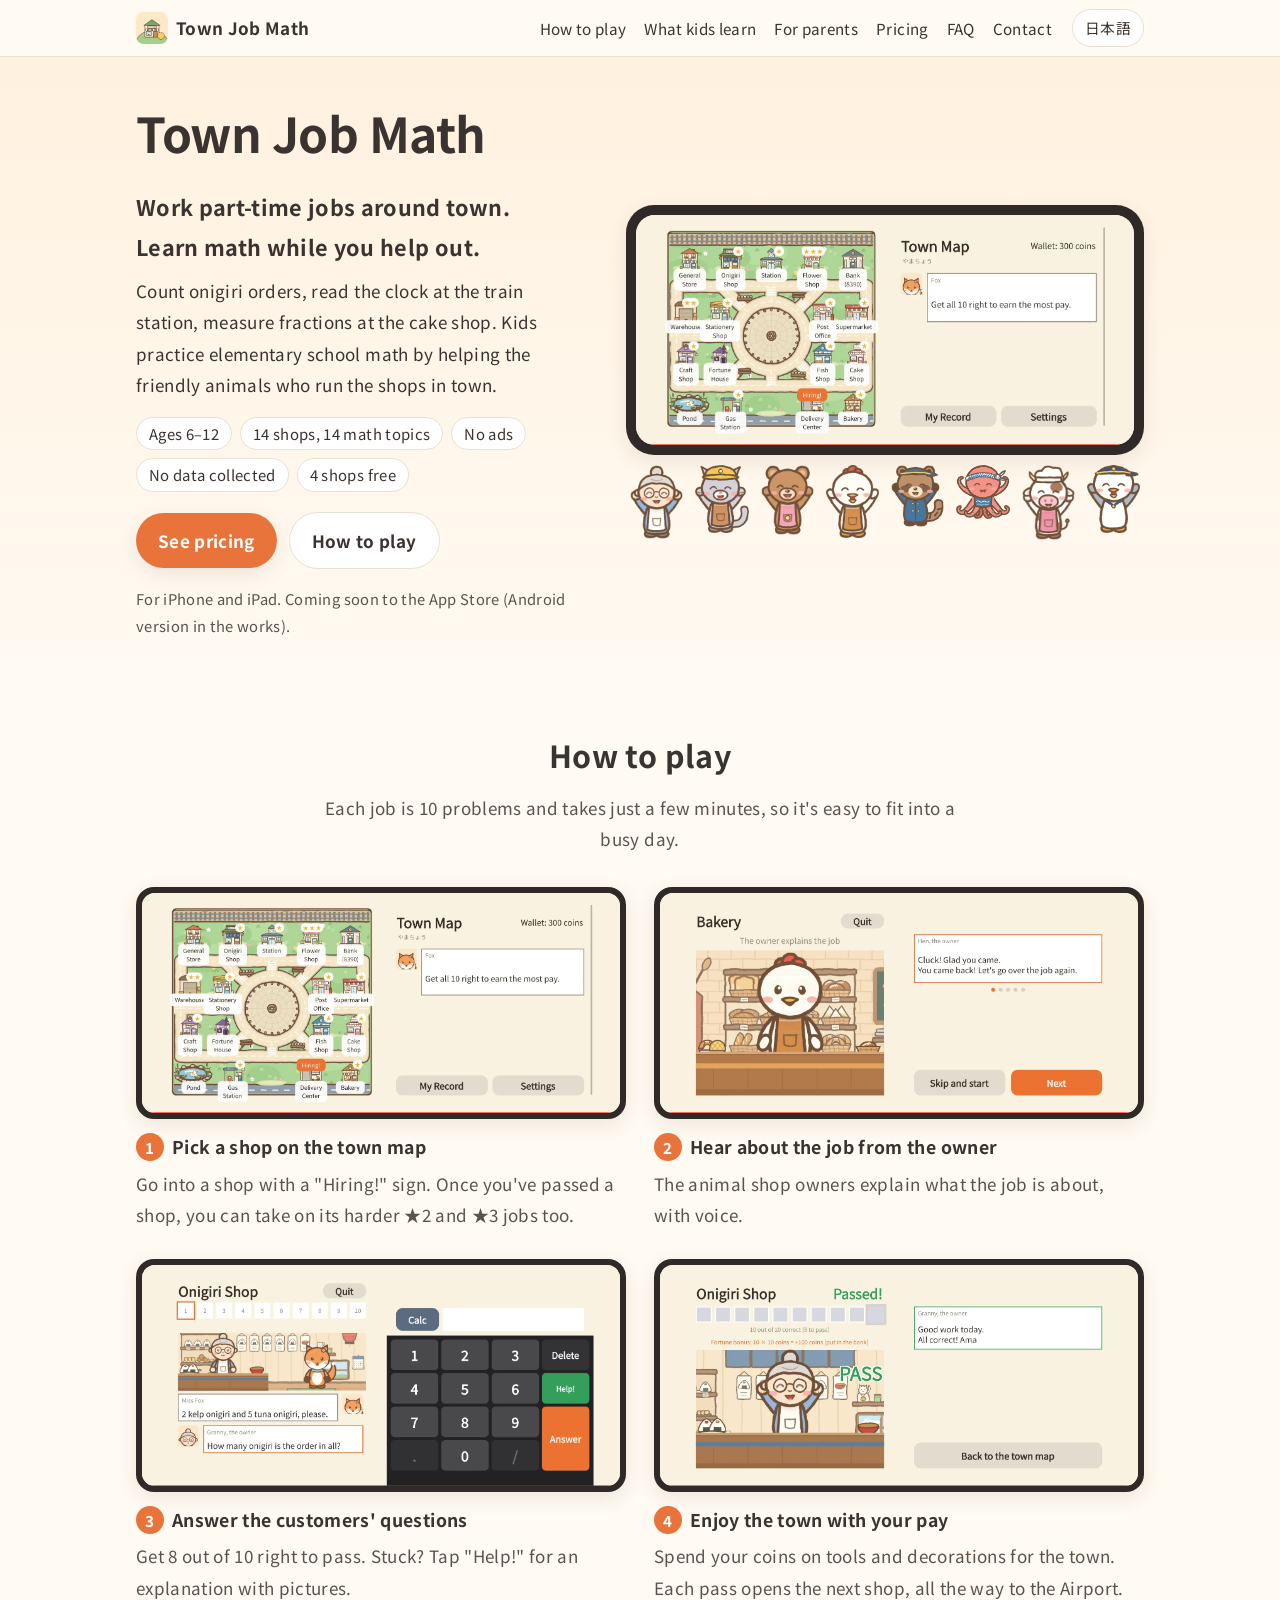
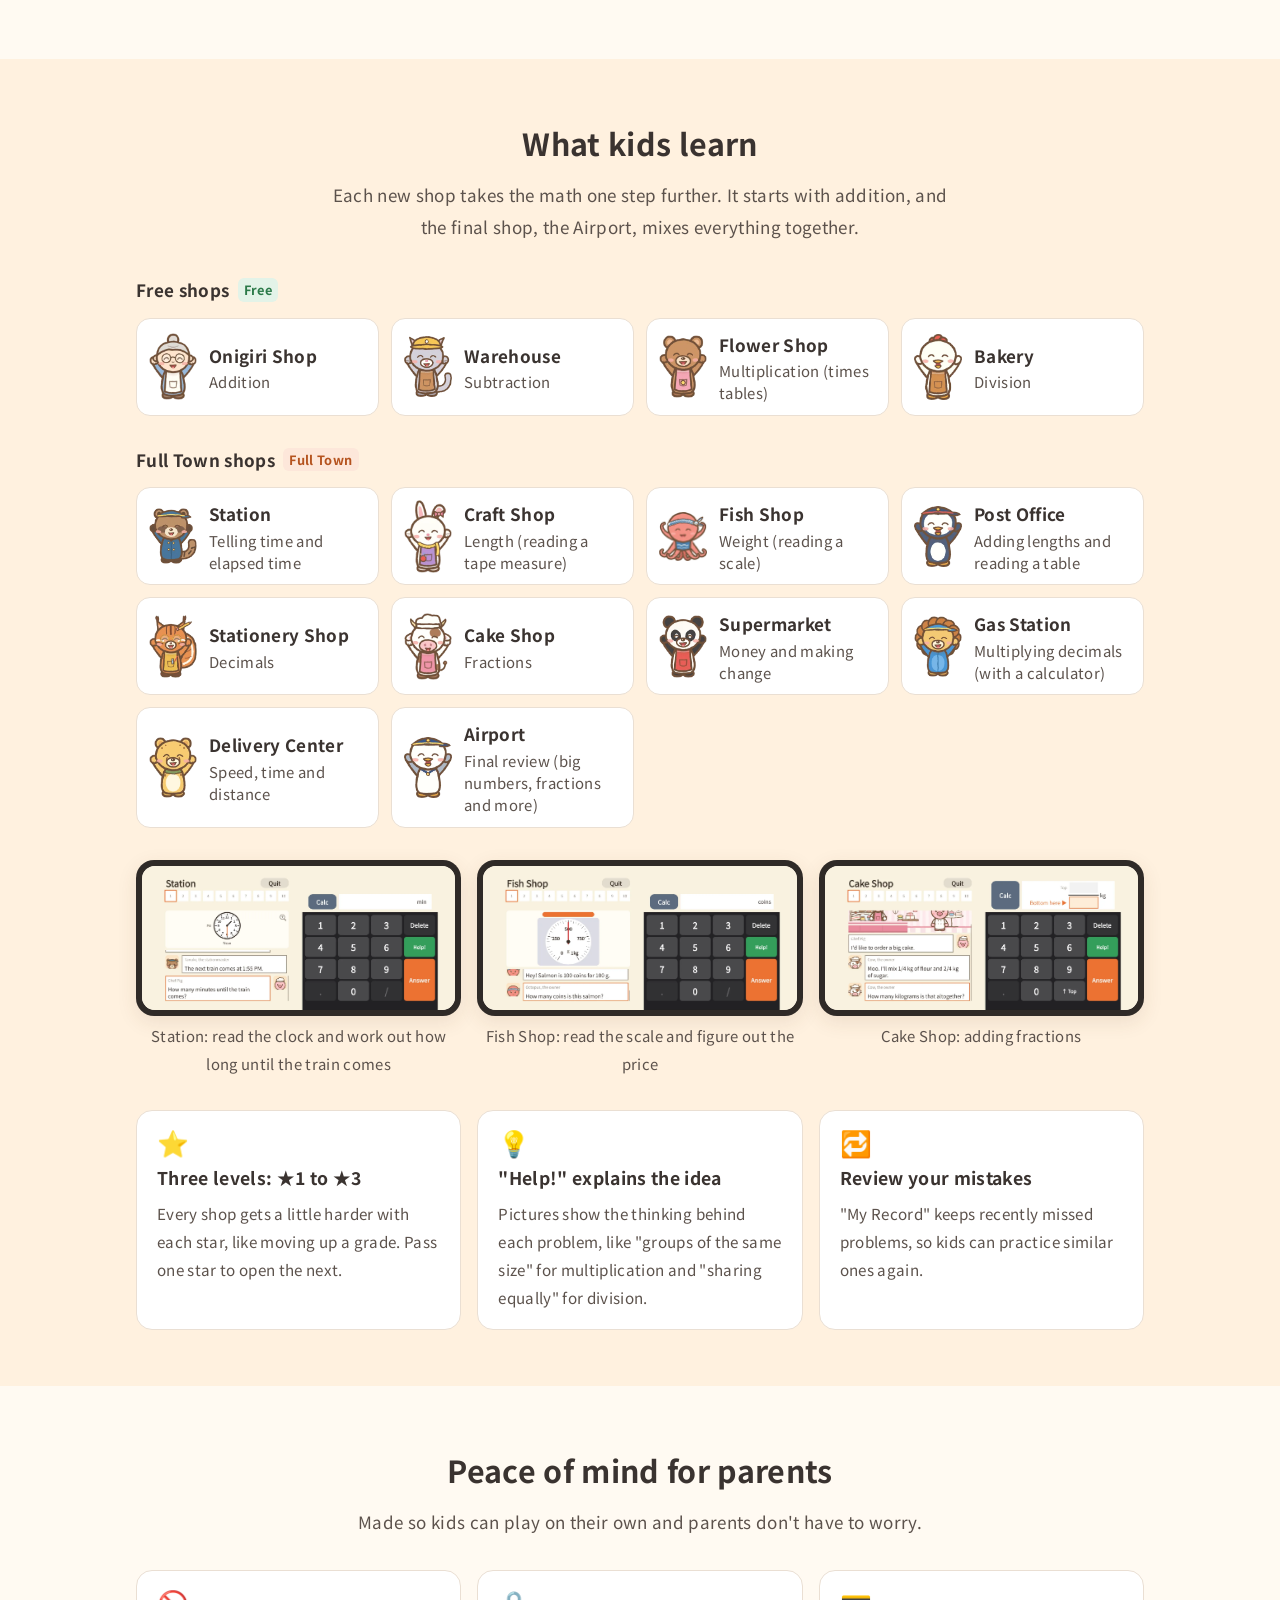
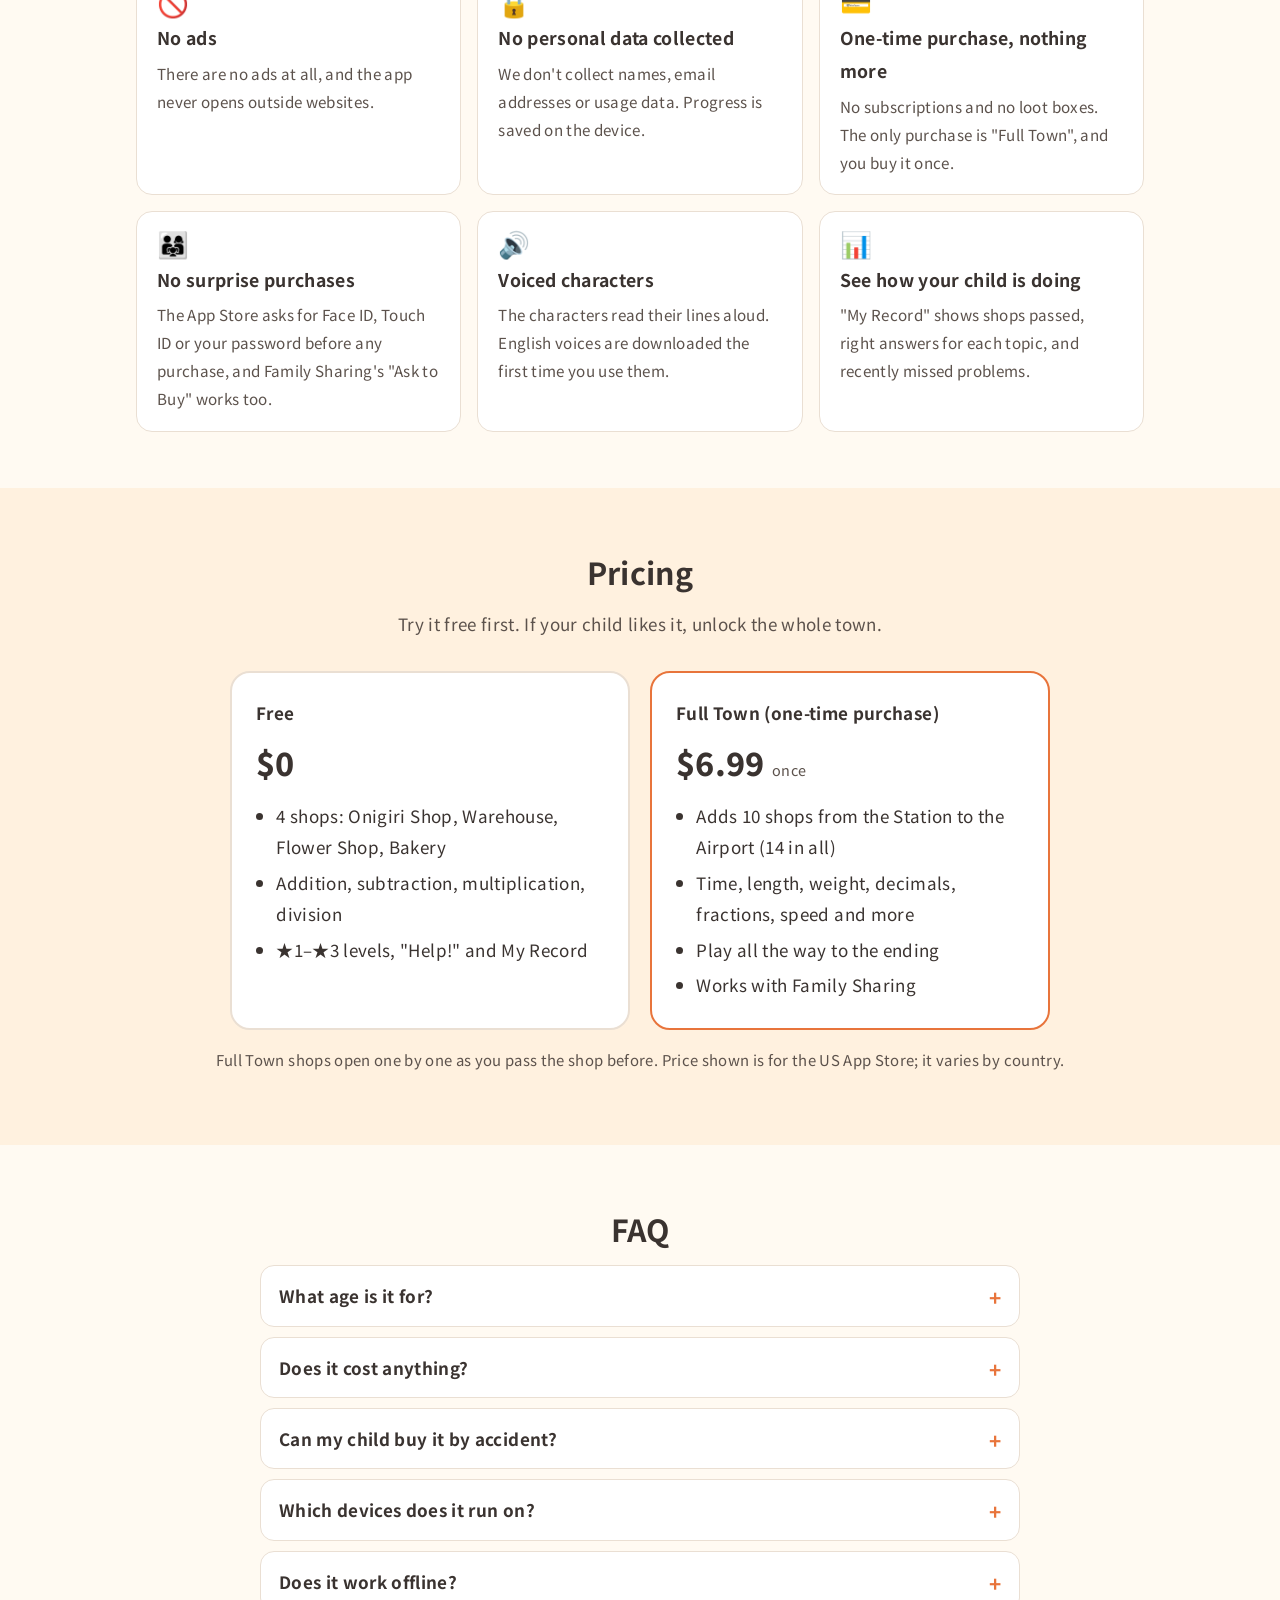
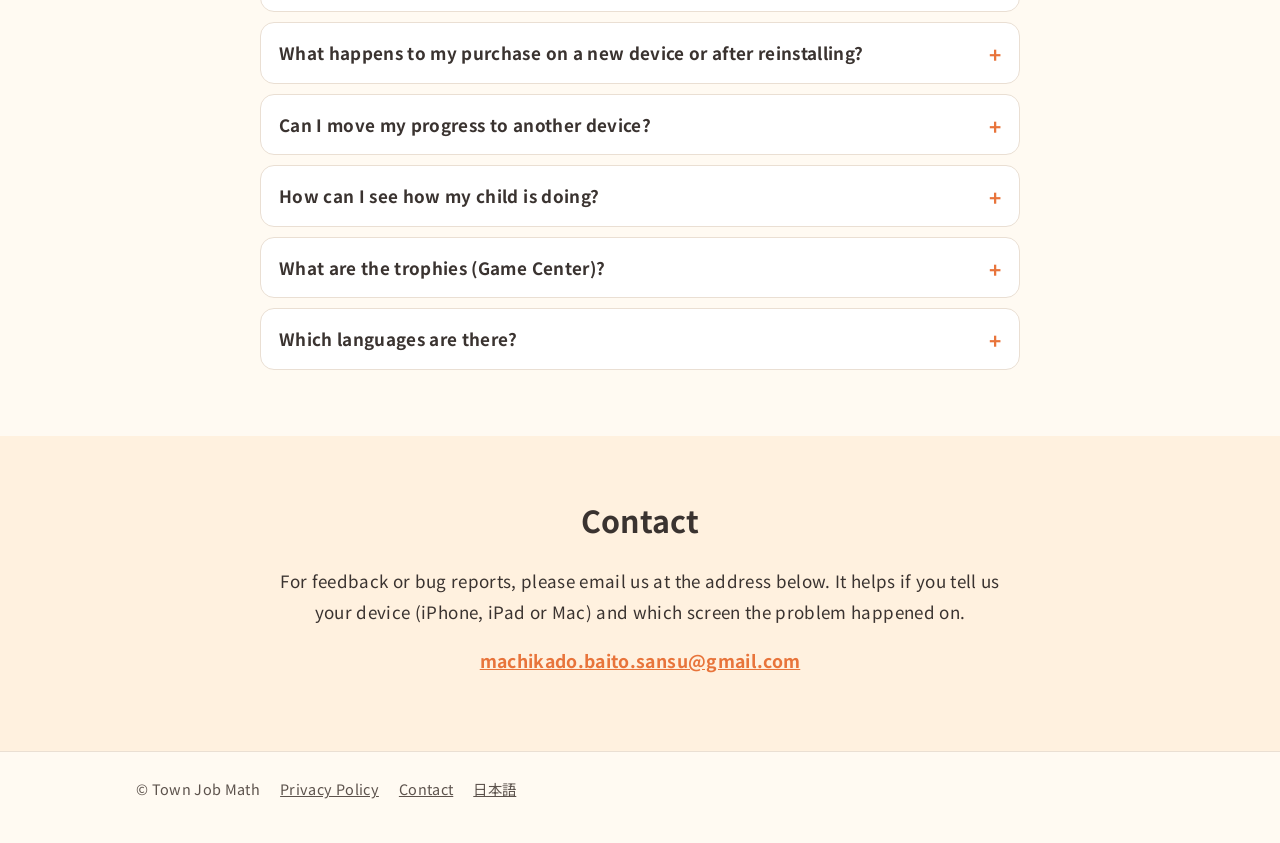
==== commit 7e878ebf: "LP のフォントを Noto Sans JP にする（ゲームと同じ。なければメイリオ） Co-Authored-By: Claude Opus 5.5 <noreply@anthropic.com> " ====
--- a/en.html
+++ b/en.html
@@ -18,7 +18,7 @@
 <script src="lang.js"></script>
 <link rel="preconnect" href="https://fonts.googleapis.com">
 <link rel="preconnect" href="https://fonts.gstatic.com" crossorigin>
-<link rel="stylesheet" href="https://fonts.googleapis.com/css2?family=BIZ+UDPGothic:wght@400;700&display=swap">
+<link rel="stylesheet" href="https://fonts.googleapis.com/css2?family=Noto+Sans+JP:wght@400;700&display=swap">
 <link rel="stylesheet" href="lp.css">
 </head>
 <body>
--- a/lp.css
+++ b/lp.css
@@ -10,7 +10,7 @@
 * { box-sizing: border-box; }
 html { scroll-behavior: smooth; scroll-padding-top: 64px; }
 body { margin: 0; background: var(--bg); color: var(--text); line-height: 1.85; font-size: 17px; letter-spacing: .02em;
-  font-family: "BIZ UDPGothic", "Hiragino Sans", "Hiragino Kaku Gothic ProN", "Noto Sans JP", "Yu Gothic", Meiryo, sans-serif;
+  font-family: "Noto Sans JP", Meiryo, "Hiragino Sans", "Hiragino Kaku Gothic ProN", sans-serif;
   -webkit-text-size-adjust: 100%; overflow-x: hidden; }
 img { max-width: 100%; height: auto; display: block; }
 a { color: var(--accent); }
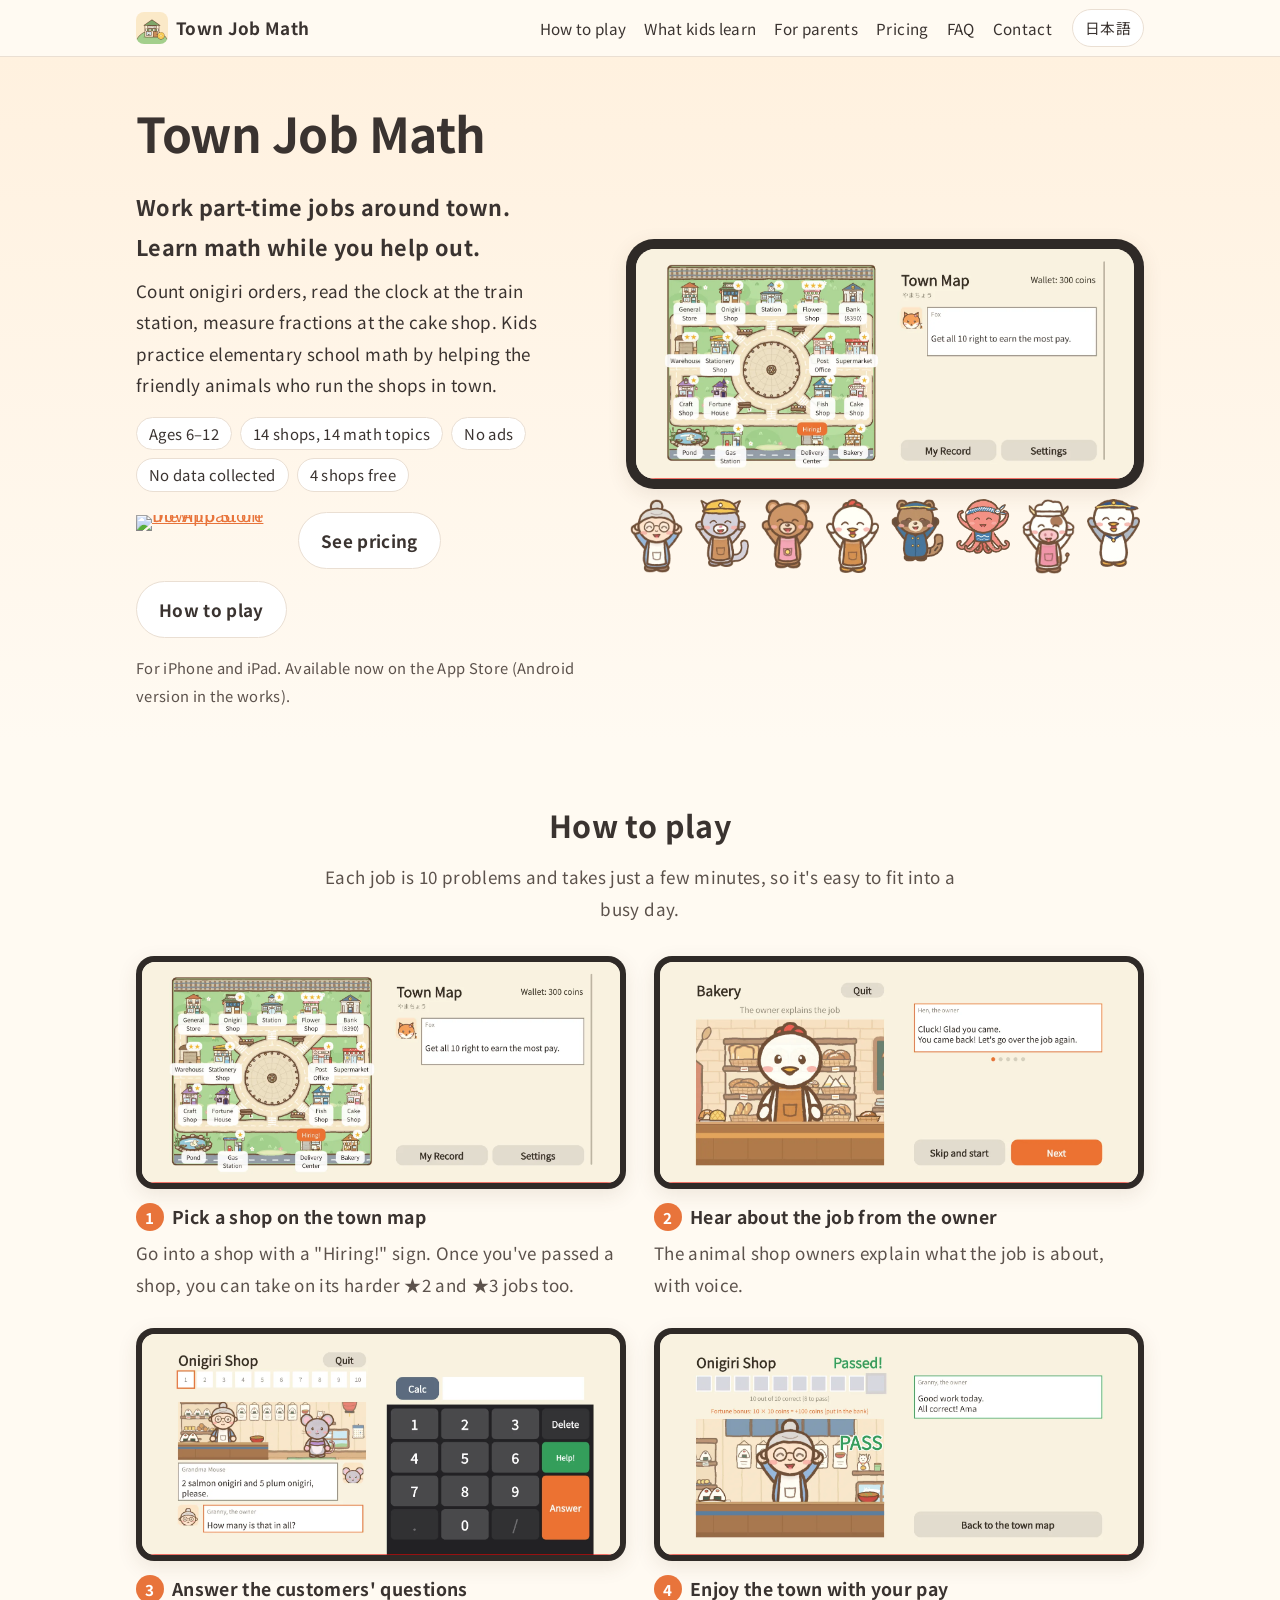
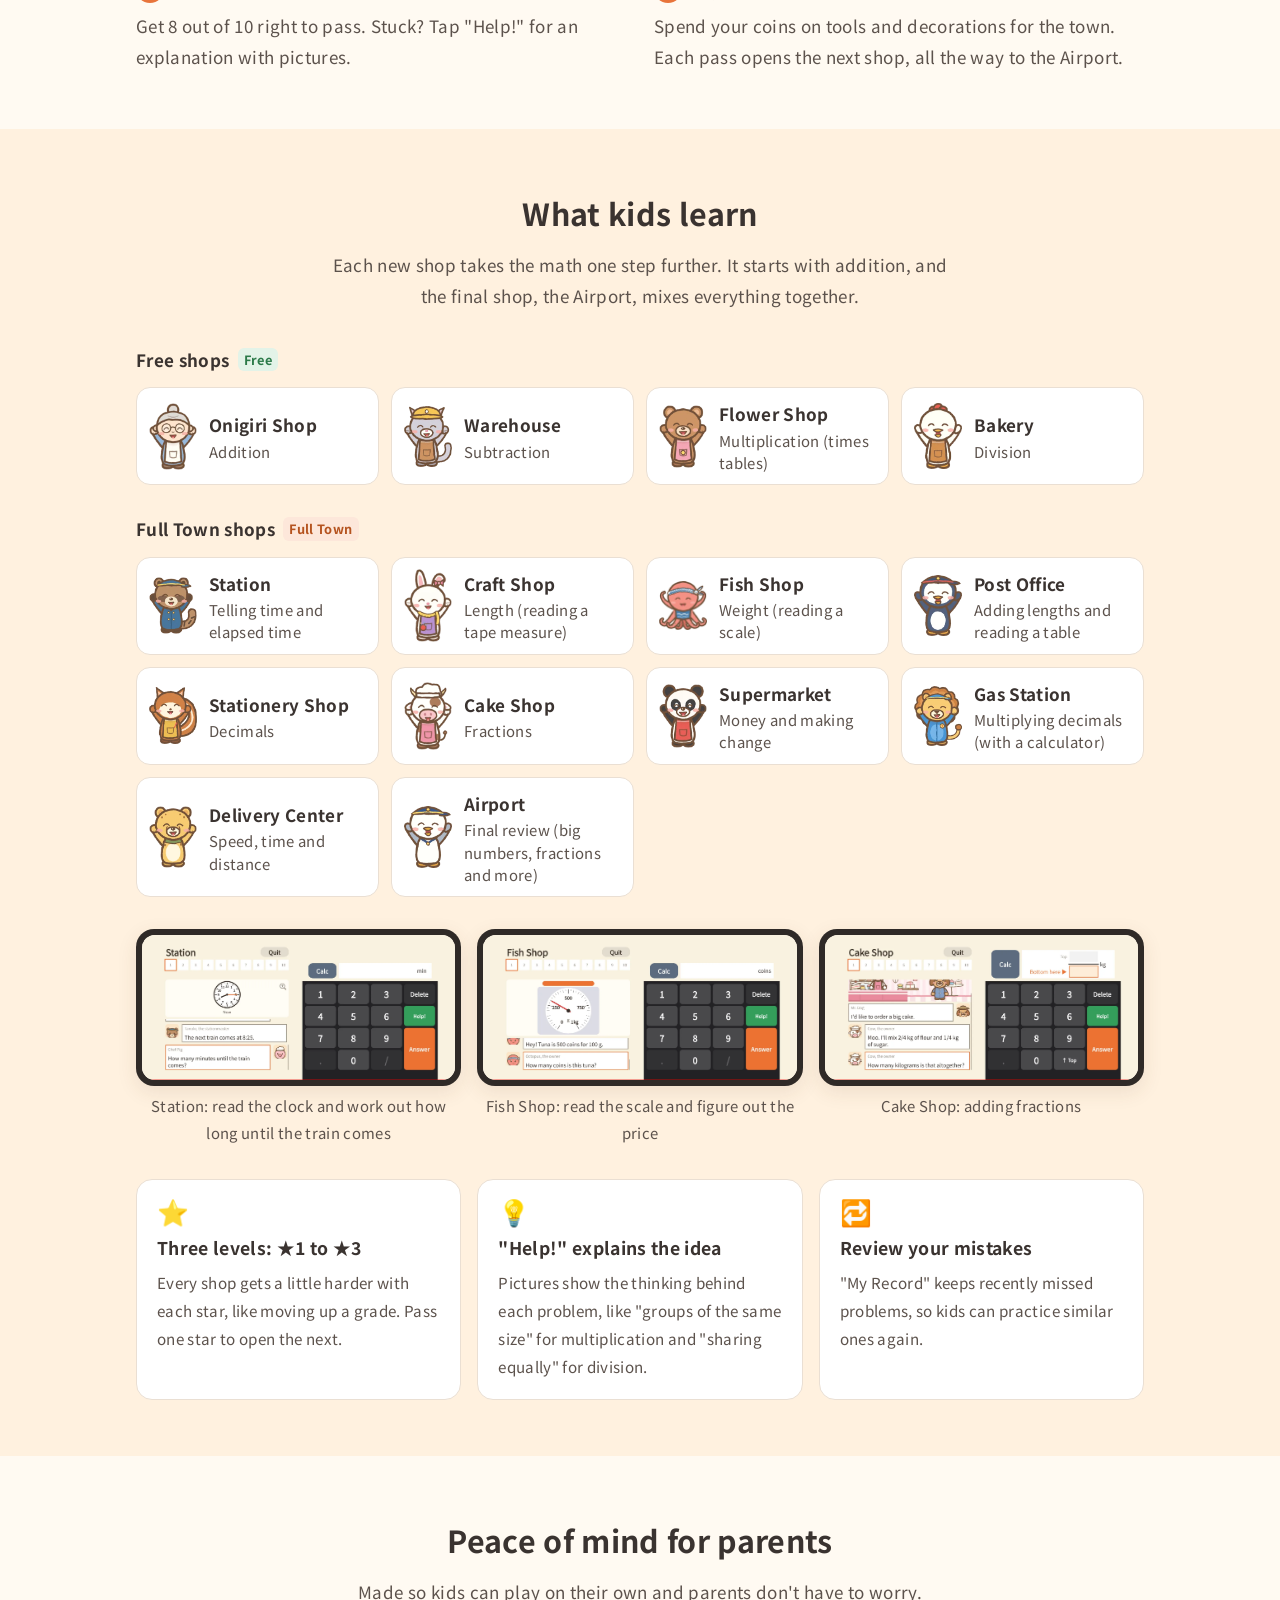
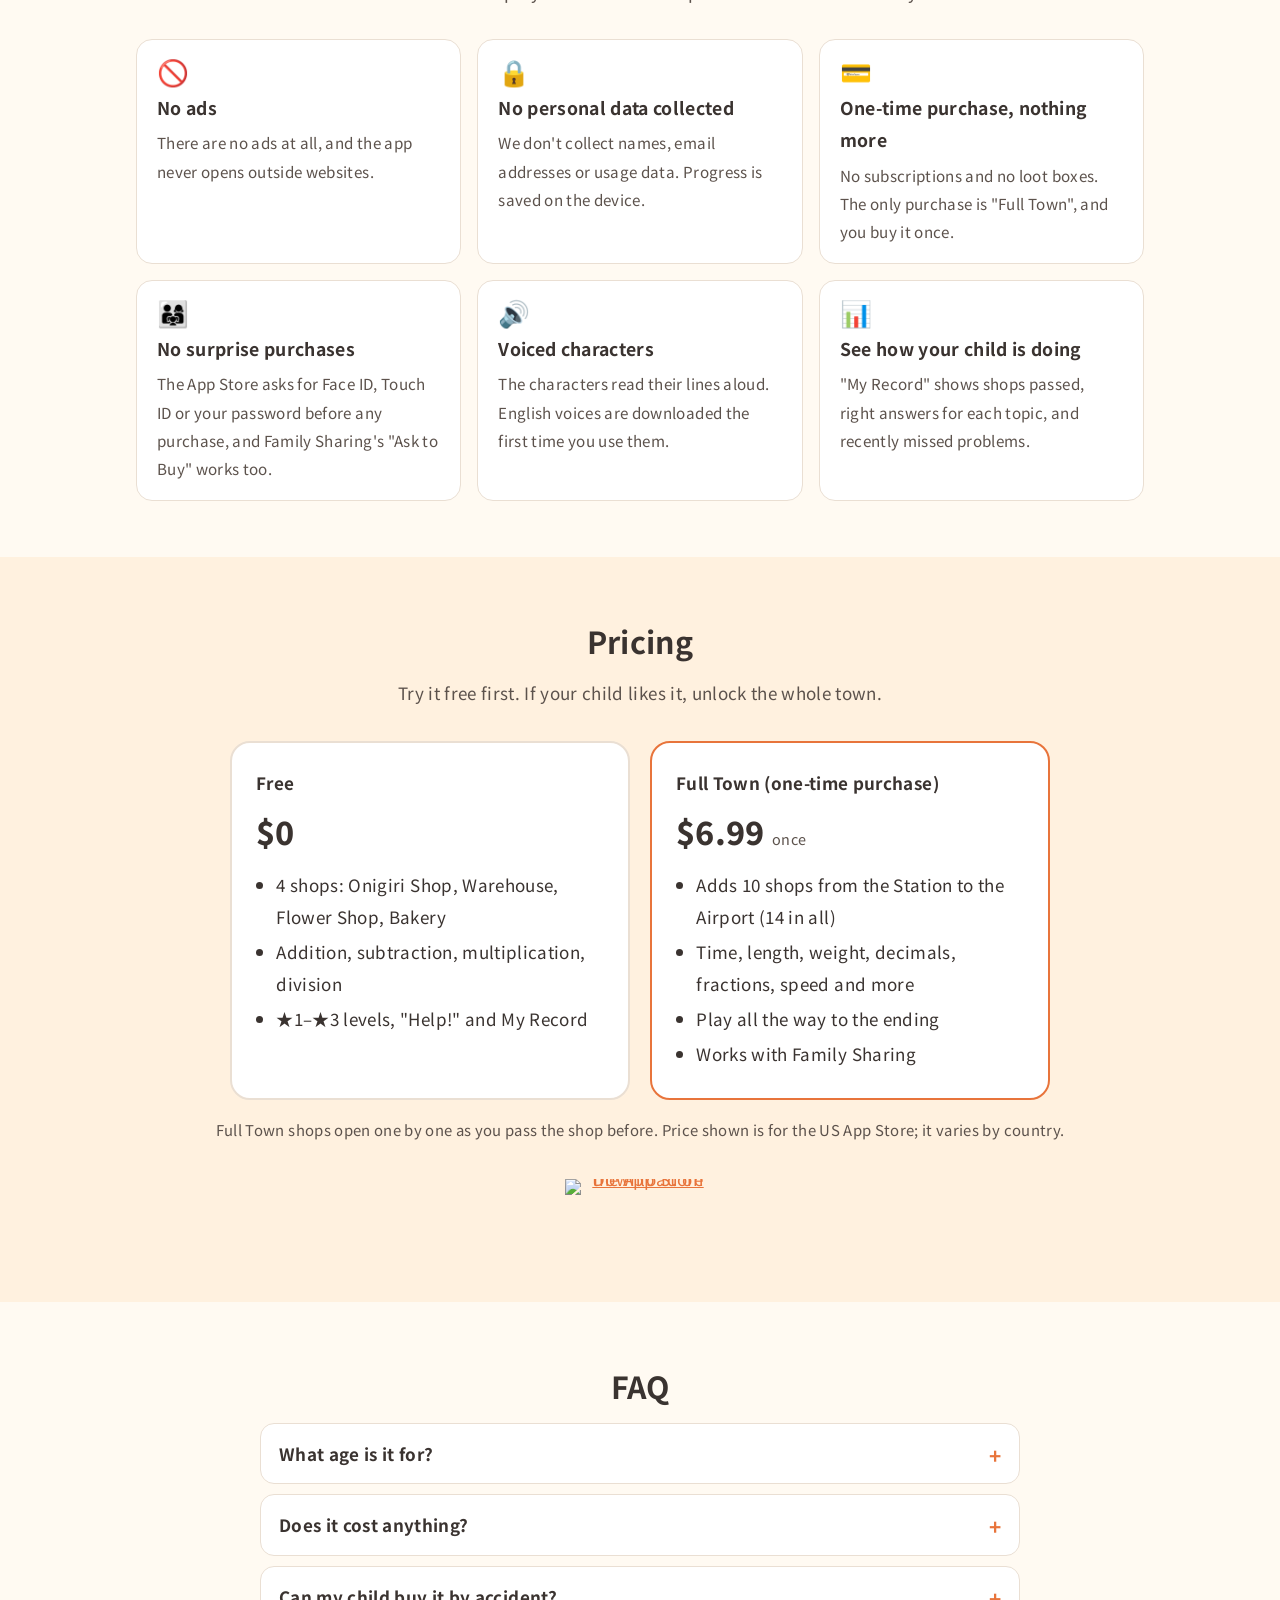
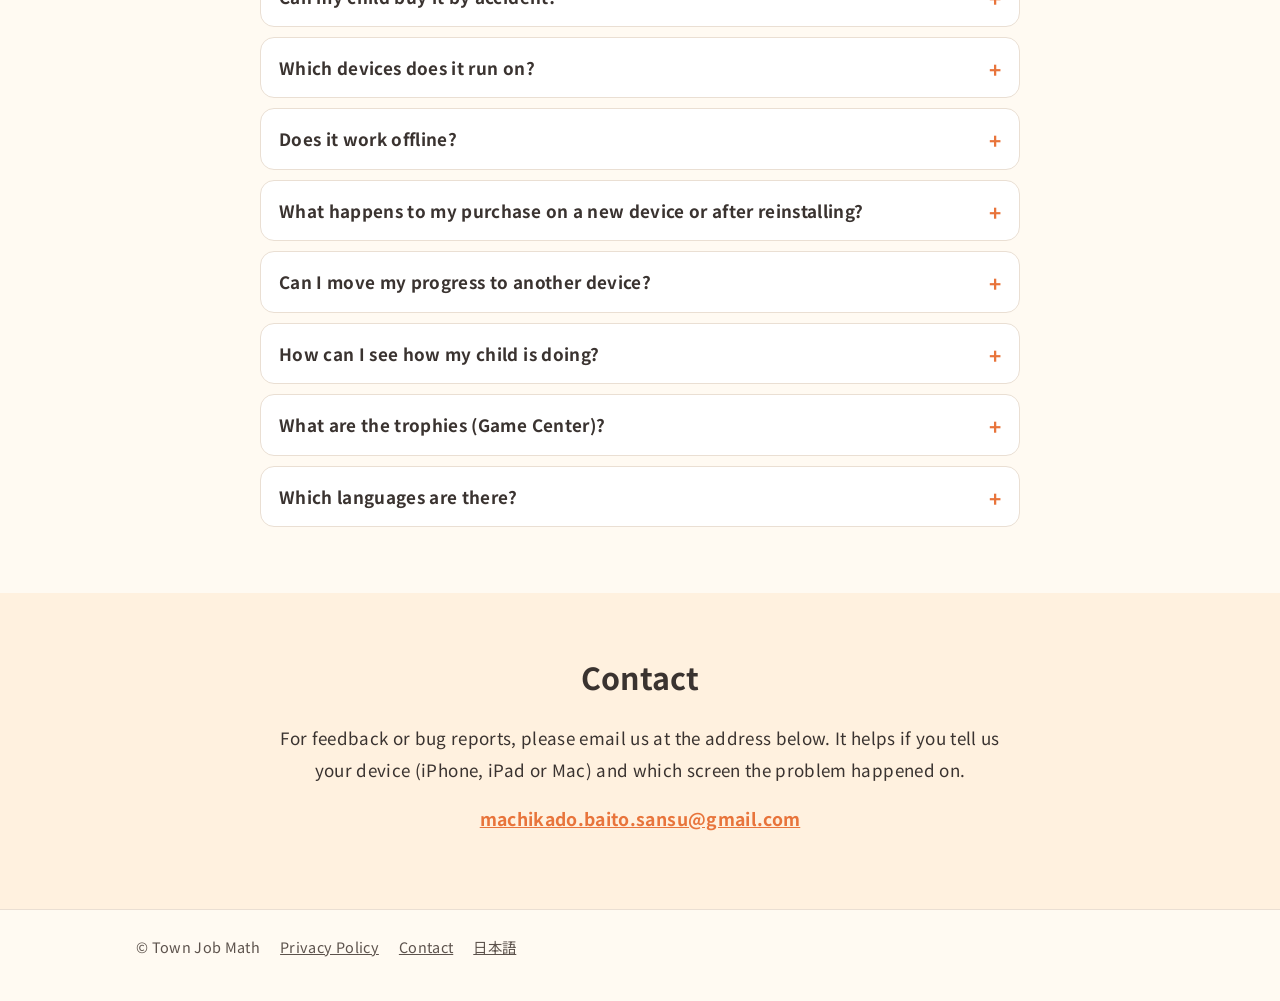
==== commit 38eb9373: "App Store の バッジと リンクを LP に 追加（配信中に 変更） Co-Authored-By: Claude Opus 5.5 <noreply@anthropic.com> Claud" ====
--- a/en.html
+++ b/en.html
@@ -55,9 +55,10 @@
         <li>4 shops free</li>
       </ul>
       <div class="cta">
-        <a class="btn" href="#price">See pricing</a>
+        <a class="store" href="https://apps.apple.com/app/id6820797295"><img src="https://tools.applemediaservices.com/api/badges/download-on-the-app-store/black/en-us?size=250x83" width="150" height="50" alt="Download on the App Store"></a>
+        <a class="btn ghost" href="#price">See pricing</a>
         <a class="btn ghost" href="#play">How to play</a>
-        <div class="soon">For iPhone and iPad. Coming soon to the App Store (Android version in the works).</div>
+        <div class="soon">For iPhone and iPad. Available now on the App Store (Android version in the works).</div>
       </div>
     </div>
     <div>
@@ -184,6 +185,7 @@
       </div>
     </div>
     <p class="note">Full Town shops open one by one as you pass the shop before. Price shown is for the US App Store; it varies by country.</p>
+    <p class="store-row"><a class="store" href="https://apps.apple.com/app/id6820797295"><img src="https://tools.applemediaservices.com/api/badges/download-on-the-app-store/black/en-us?size=250x83" width="150" height="50" alt="Download on the App Store"></a></p>
   </div>
 </section>
 
--- a/lp.css
+++ b/lp.css
@@ -43,6 +43,9 @@
 .btn { display: inline-block; background: var(--accent); color: var(--accent-ink); font-weight: 700; text-decoration: none;
   padding: 12px 22px; border-radius: 999px; box-shadow: var(--shadow); }
 .btn.ghost { background: var(--card); color: var(--text); border: 1px solid var(--line); box-shadow: none; }
+.store { display: inline-block; line-height: 0; }
+.store img { height: 50px; width: auto; }
+.store-row { text-align: center; margin-top: 20px; }
 .soon { font-size: .92rem; color: var(--muted); width: 100%; margin-top: 4px; }
 @media (max-width: 860px) { .hero .wrap { grid-template-columns: 1fr; gap: 28px; } .hero { padding-top: 28px; } }
 
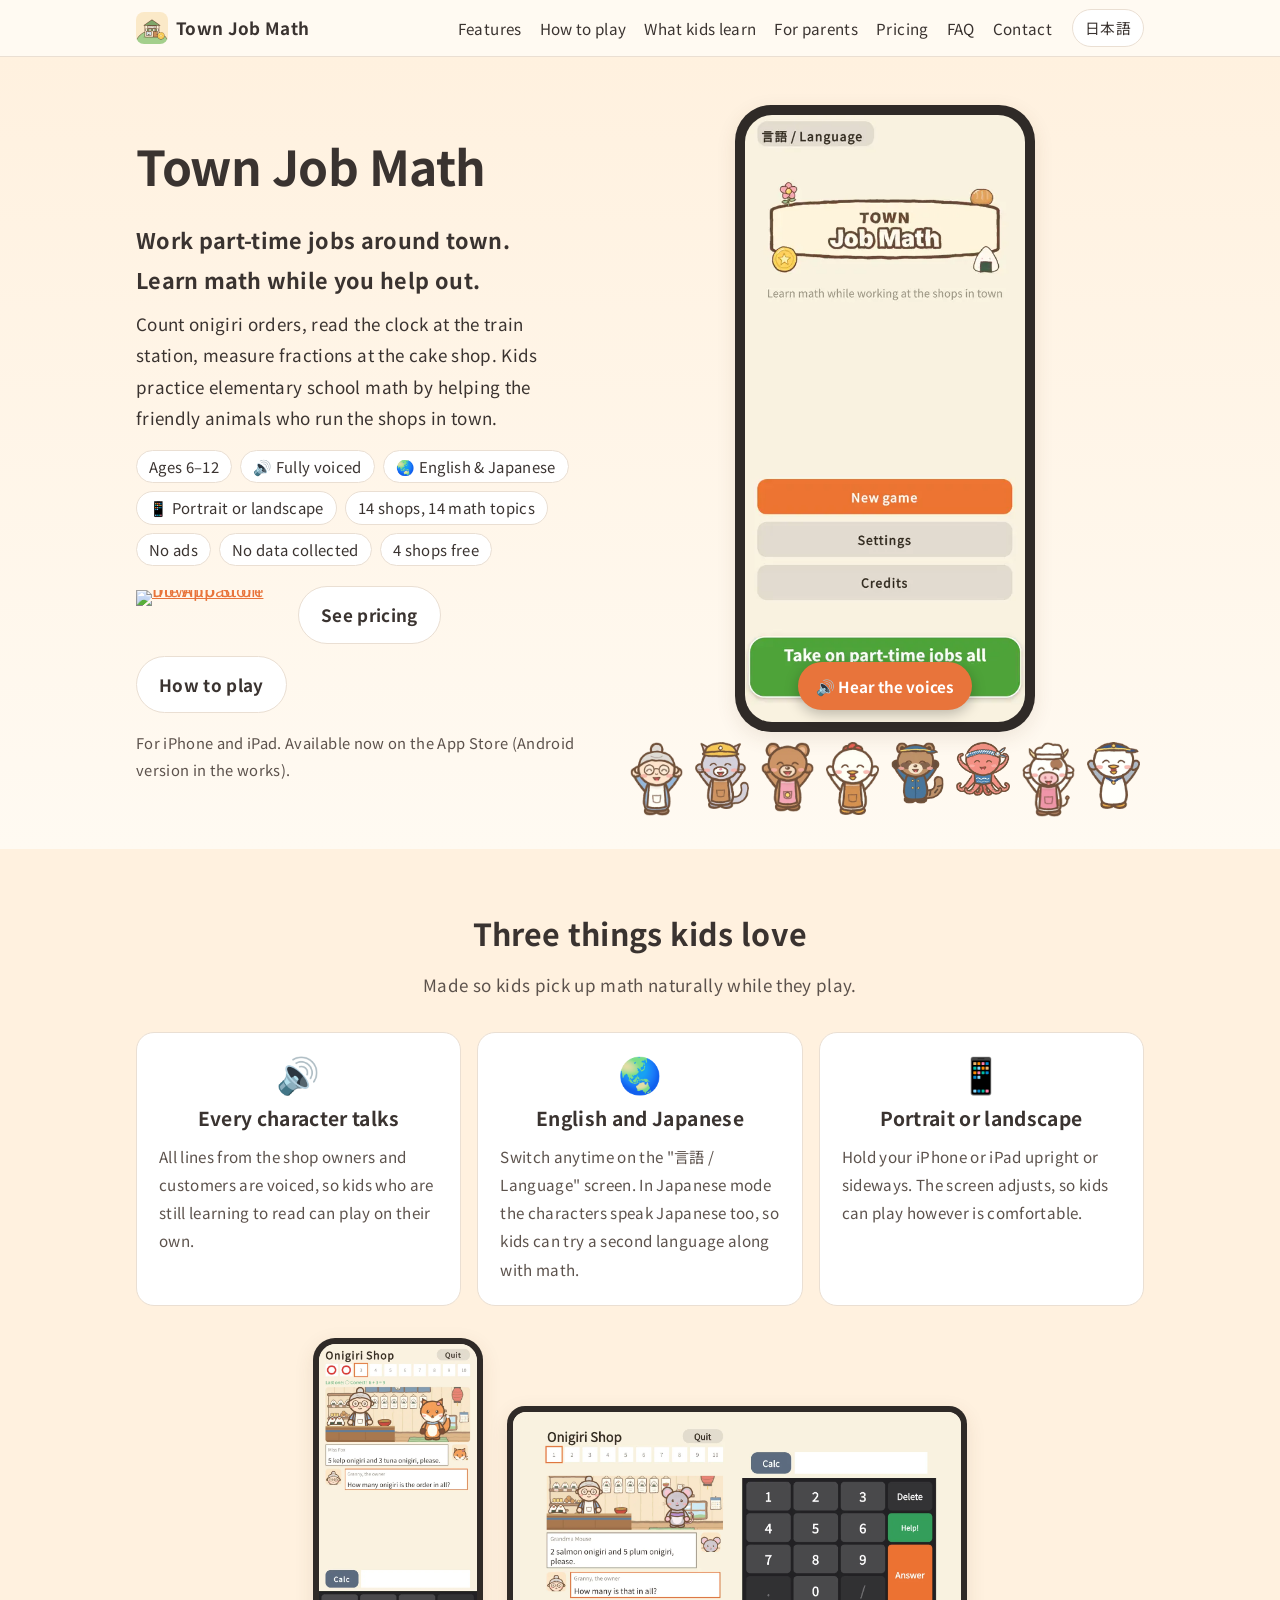
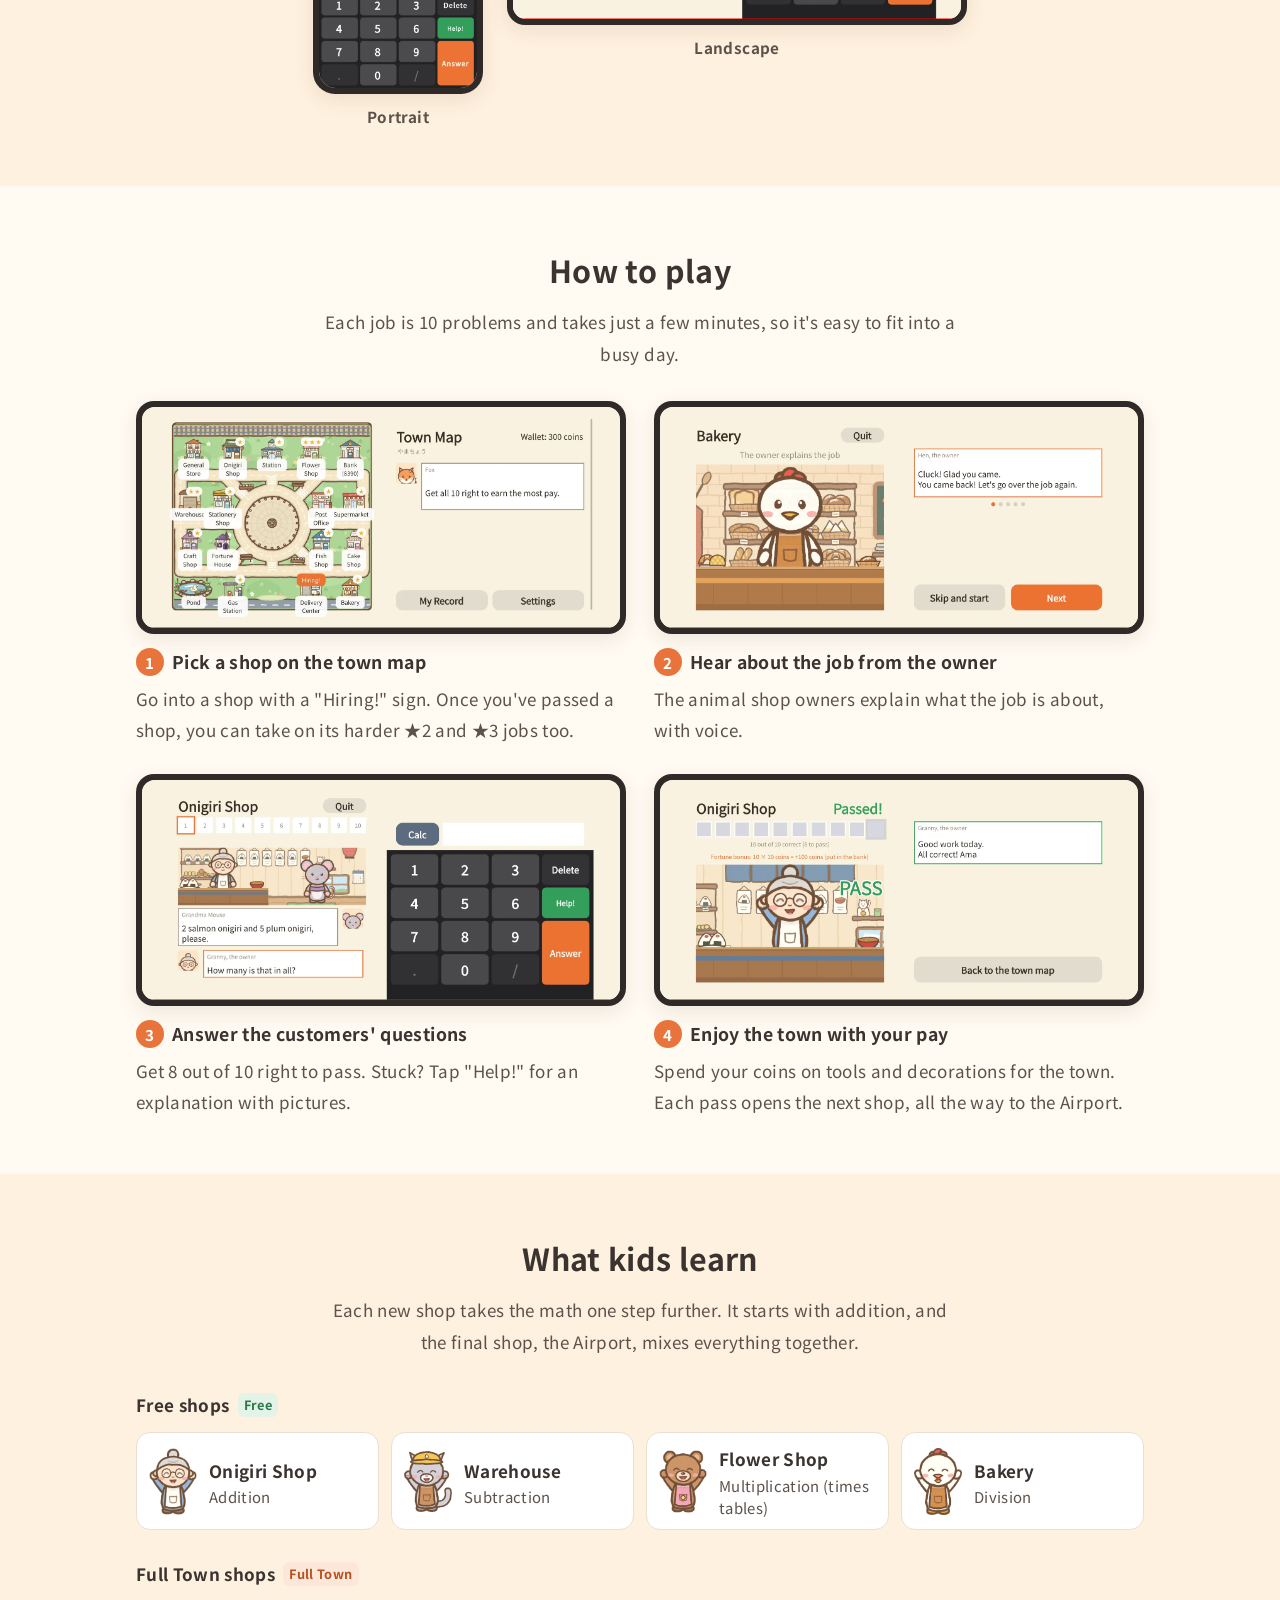
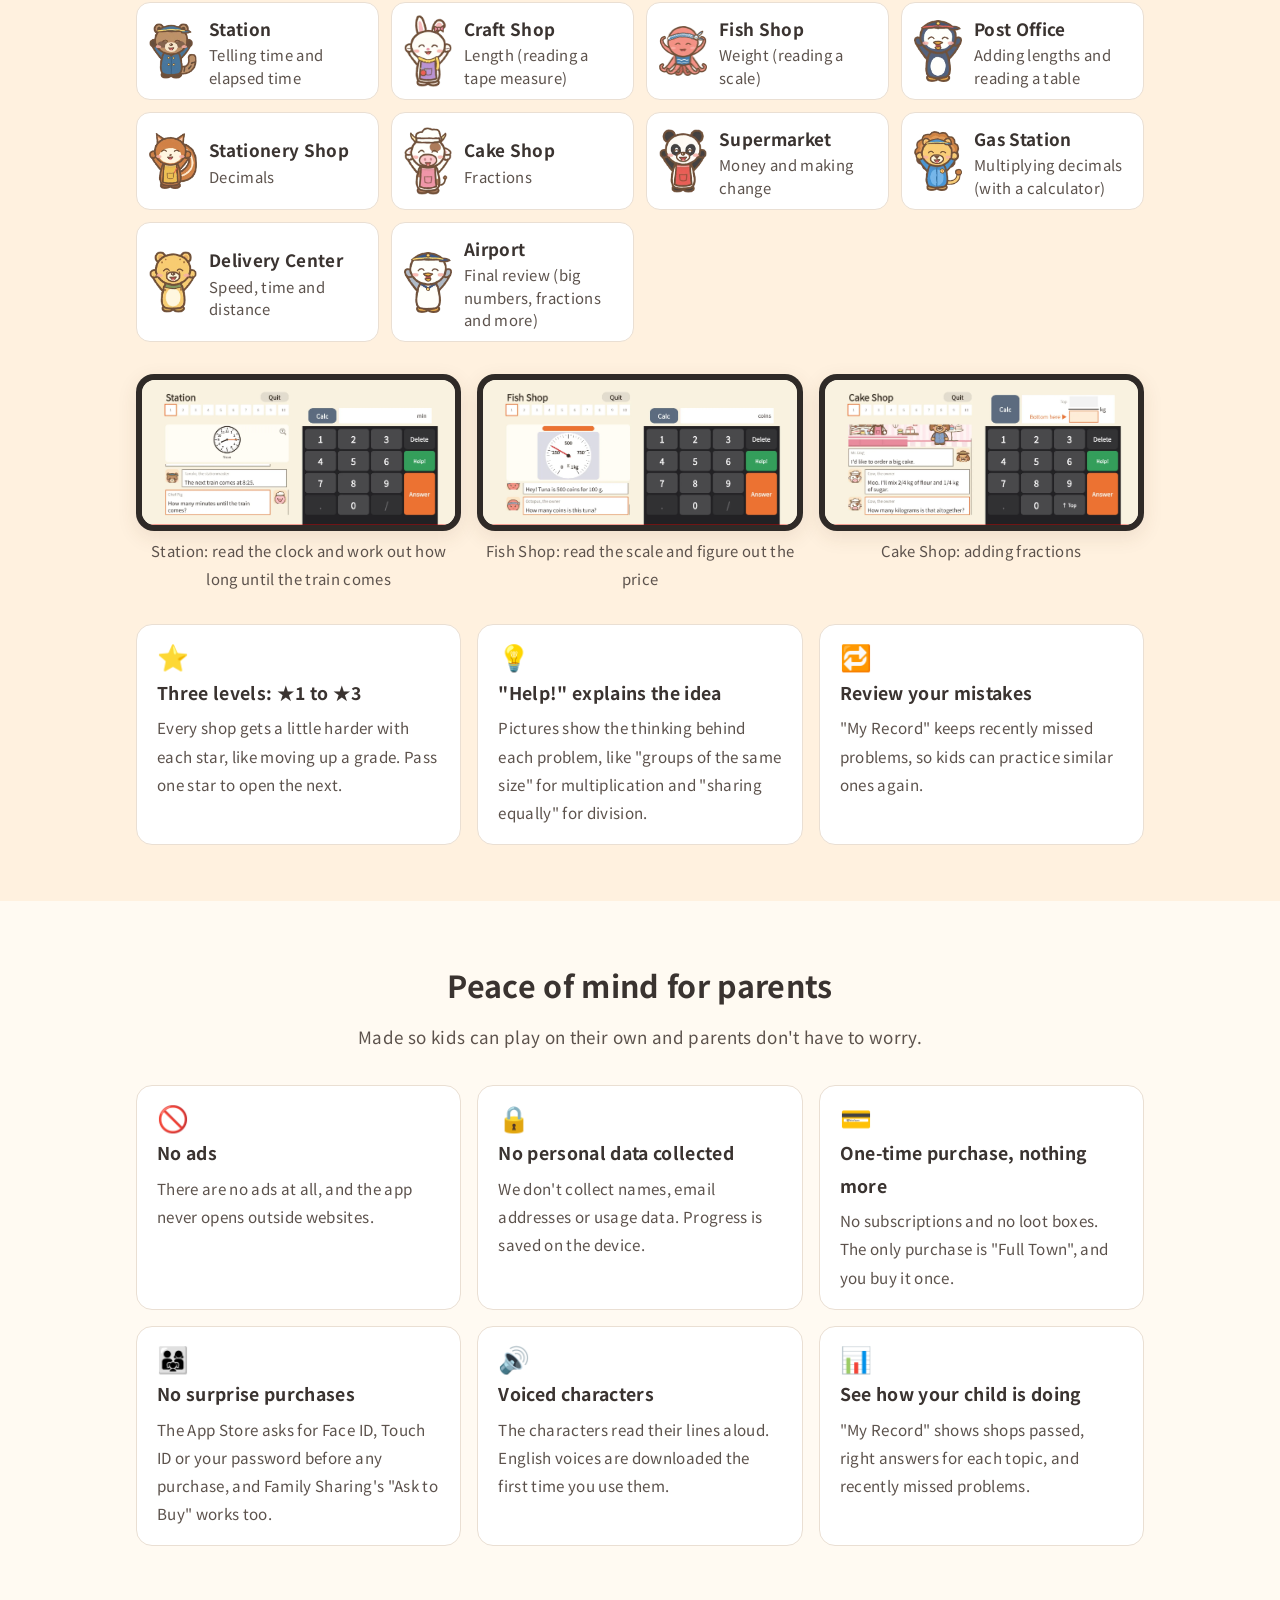
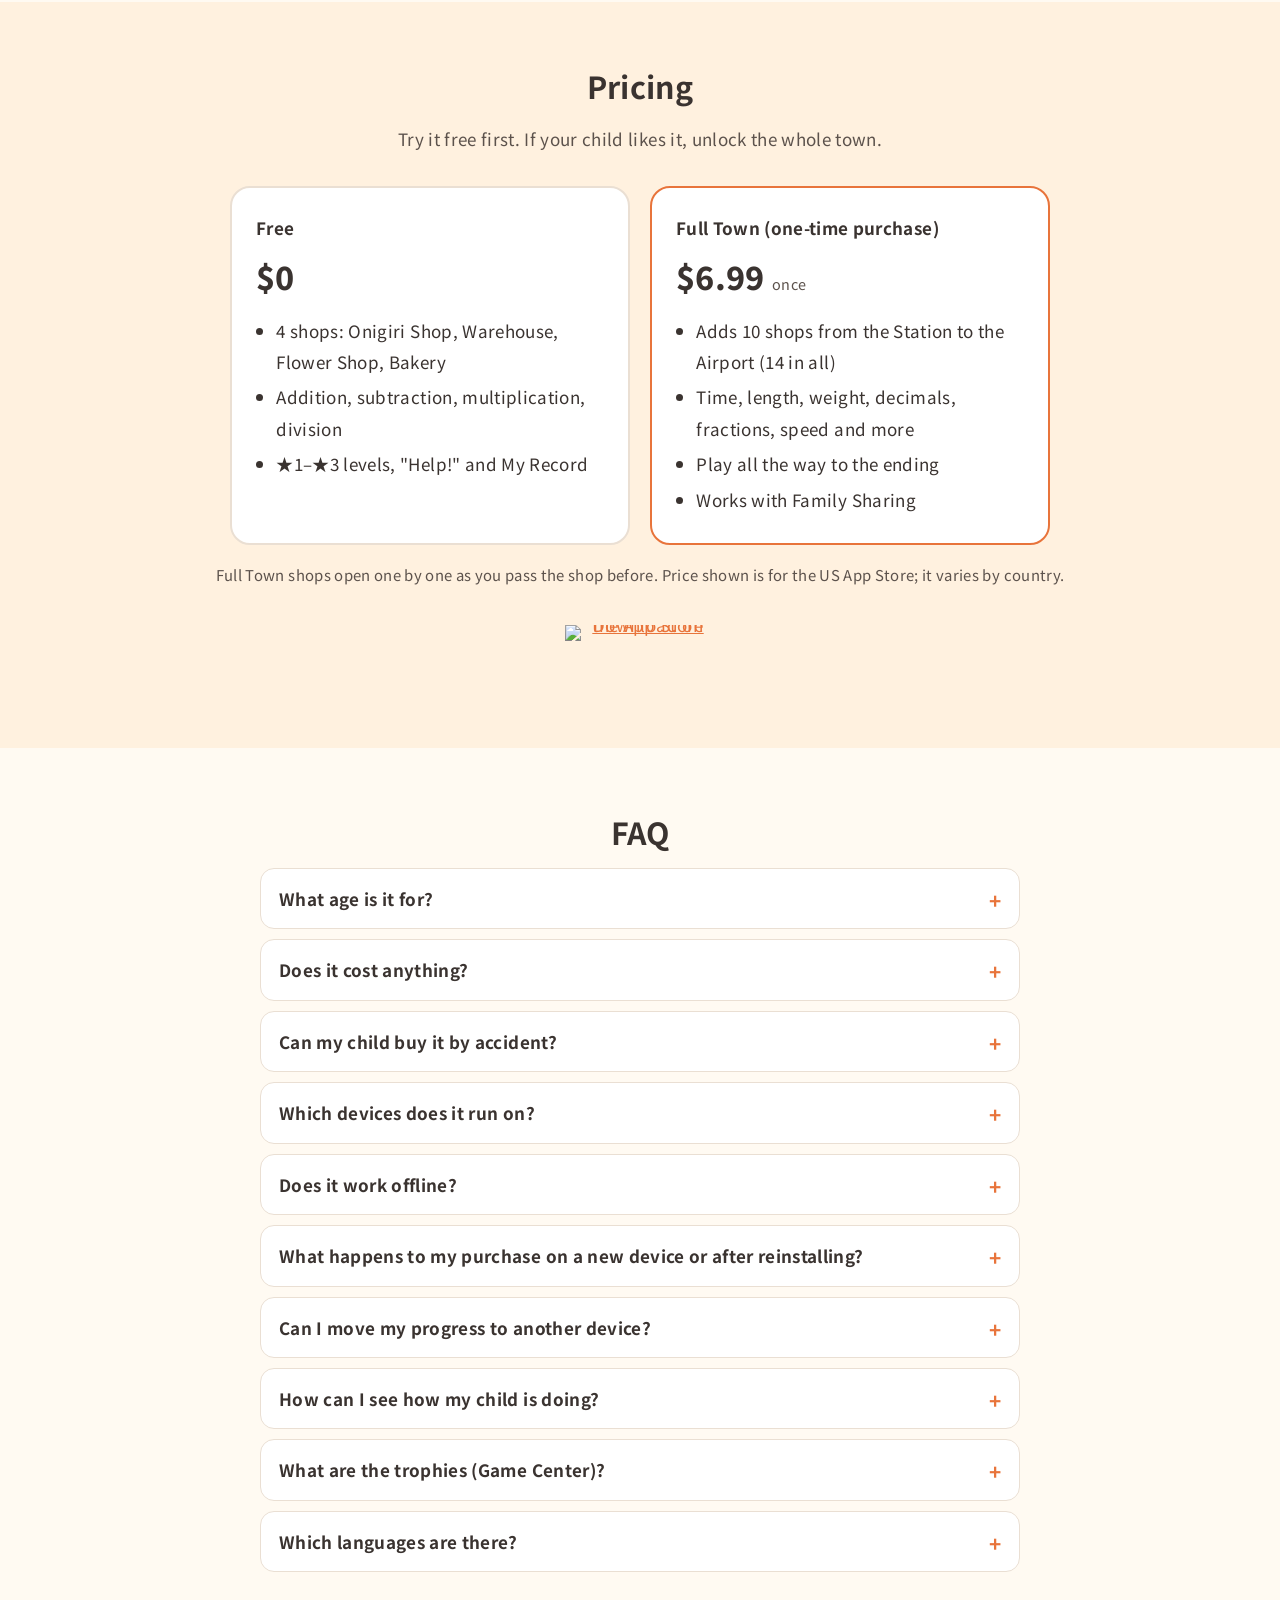
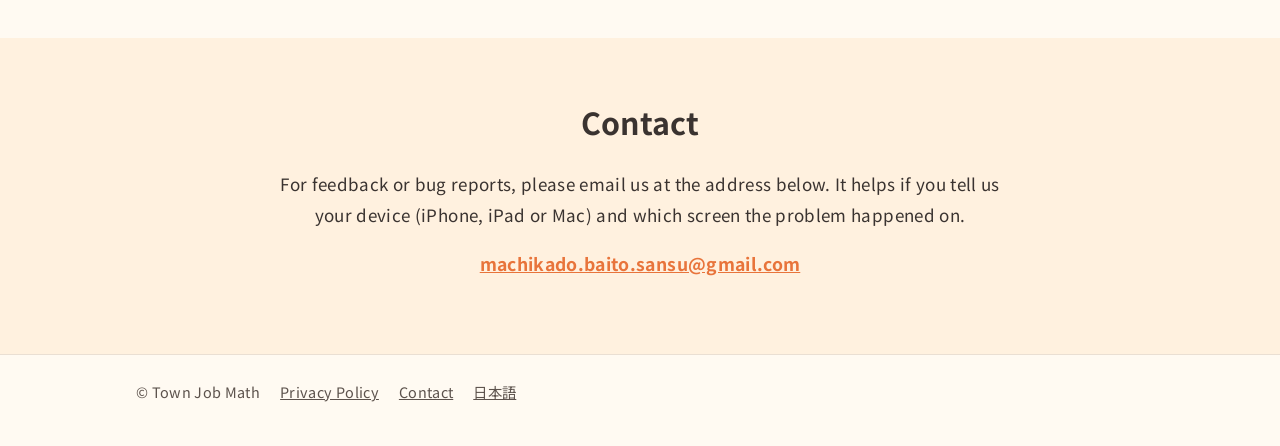
==== commit b20d36d5: "LP：紹介動画・3つの特長（声・日英・縦横）・スマホ用ダウンロードボタンを追加 Co-Authored-By: Claude Opus 5.5 <noreply@anthropic.com> Clau" ====
--- a/en.html
+++ b/en.html
@@ -19,6 +19,10 @@
 <link rel="preconnect" href="https://fonts.googleapis.com">
 <link rel="preconnect" href="https://fonts.gstatic.com" crossorigin>
 <link rel="stylesheet" href="https://fonts.googleapis.com/css2?family=Noto+Sans+JP:wght@400;700&display=swap">
+<meta name="apple-itunes-app" content="app-id=6820797295">
+<script type="application/ld+json">
+{"@context":"https://schema.org","@type":"MobileApplication","name":"Town Job Math","operatingSystem":"iOS, iPadOS","applicationCategory":"EducationalApplication","offers":{"@type":"Offer","price":"0","priceCurrency":"USD"},"inLanguage":["ja","en"],"downloadUrl":"https://apps.apple.com/app/id6820797295","image":"https://yamach0.github.io/machikado-baito-sansu-support/app_icon.png"}
+</script>
 <link rel="stylesheet" href="lp.css">
 </head>
 <body>
@@ -27,6 +31,7 @@
   <div class="wrap">
     <a class="brand" href="#top"><img src="app_icon.png" alt="">Town Job Math</a>
     <nav aria-label="On this page">
+      <a href="#features">Features</a>
       <a href="#play">How to play</a>
       <a href="#learn">What kids learn</a>
       <a href="#safe">For parents</a>
@@ -49,6 +54,9 @@
       <p>Count onigiri orders, read the clock at the train station, measure fractions at the cake shop. Kids practice elementary school math by helping the friendly animals who run the shops in town.</p>
       <ul class="chips">
         <li>Ages 6–12</li>
+        <li>🔊 Fully voiced</li>
+        <li>🌏 English &amp; Japanese</li>
+        <li>📱 Portrait or landscape</li>
         <li>14 shops, 14 math topics</li>
         <li>No ads</li>
         <li>No data collected</li>
@@ -61,14 +69,46 @@
         <div class="soon">For iPhone and iPad. Available now on the App Store (Android version in the works).</div>
       </div>
     </div>
-    <div>
-      <div class="phone"><img src="img/en/town.webp" width="1519" height="702" alt="The town map with the Onigiri Shop, Station, Flower Shop and more"></div>
+    <div class="hero-visual">
+      <div class="phone tall video">
+        <video id="pv" src="video/preview-en.mp4" poster="img/en/poster.webp" width="480" height="1040" autoplay muted loop playsinline preload="metadata" aria-label="Gameplay video"></video>
+        <button type="button" class="sound" id="pv-sound" aria-pressed="false">🔊 Hear the voices</button>
+      </div>
       <div class="cast" aria-hidden="true">
         <img src="img/chars/granny.webp" alt=""><img src="img/chars/beaver.webp" alt=""><img src="img/chars/bear.webp" alt=""><img src="img/chars/hen.webp" alt=""><img src="img/chars/owl.webp" alt=""><img src="img/chars/octopus.webp" alt=""><img src="img/chars/cow.webp" alt=""><img src="img/chars/seagull.webp" alt="">
       </div>
     </div>
   </div>
 </div>
+
+<!-- Features -->
+<section id="features" class="alt">
+  <div class="wrap">
+    <h2>Three things kids love</h2>
+    <p class="sub">Made so kids pick up math naturally while they play.</p>
+    <div class="features">
+      <div class="feature">
+        <div class="ico">🔊</div>
+        <h3>Every character talks</h3>
+        <p>All lines from the shop owners and customers are voiced, so kids who are still learning to read can play on their own.</p>
+      </div>
+      <div class="feature">
+        <div class="ico">🌏</div>
+        <h3>English and Japanese</h3>
+        <p>Switch anytime on the "言語 / Language" screen. In Japanese mode the characters speak Japanese too, so kids can try a second language along with math.</p>
+      </div>
+      <div class="feature">
+        <div class="ico">📱</div>
+        <h3>Portrait or landscape</h3>
+        <p>Hold your iPhone or iPad upright or sideways. The screen adjusts, so kids can play however is comfortable.</p>
+      </div>
+    </div>
+    <div class="orient">
+      <figure><div class="phone tall small"><img src="img/en/portrait.webp" width="540" height="1177" loading="lazy" alt="Portrait screen: counting onigiri at the Onigiri Shop"></div><figcaption>Portrait</figcaption></figure>
+      <figure class="wide"><div class="phone small"><img src="img/en/shift.webp" width="1519" height="702" loading="lazy" alt="Landscape screen: answering an order at the Onigiri Shop"></div><figcaption>Landscape</figcaption></figure>
+    </div>
+  </div>
+</section>
 
 <!-- How to play -->
 <section id="play">
@@ -237,5 +277,18 @@
     <a href="./" data-lang="ja" hreflang="ja">日本語</a>
   </div>
 </footer>
+<div class="sticky-cta"><a class="btn" href="https://apps.apple.com/app/id6820797295">Download free on the App Store</a></div>
+<script>
+(function () {
+  var v = document.getElementById('pv'), b = document.getElementById('pv-sound');
+  if (!v || !b) return;
+  b.addEventListener('click', function () {
+    v.muted = !v.muted;
+    if (!v.muted) { v.currentTime = 0; v.play(); }
+    b.setAttribute('aria-pressed', String(!v.muted));
+    b.textContent = v.muted ? '🔊 Hear the voices' : '🔇 Mute';
+  });
+})();
+</script>
 </body>
 </html>
--- a/lp.css
+++ b/lp.css
@@ -129,3 +129,38 @@
 footer { border-top: 1px solid var(--line); padding: 24px 0 40px; font-size: .9rem; color: var(--muted); }
 footer .wrap { display: flex; flex-wrap: wrap; gap: 8px 20px; }
 footer a { color: var(--muted); }
+
+/* hero video (portrait phone) */
+.hero-visual { display: flex; flex-direction: column; align-items: center; }
+.phone.tall { border-radius: 36px; padding: 10px; width: min(300px, 78vw); }
+.phone.tall img, .phone.tall video { display: block; width: 100%; height: auto; border-radius: 27px; aspect-ratio: auto; object-fit: cover; background: #fbf3e6; }
+.phone.video { position: relative; }
+.sound { position: absolute; left: 50%; bottom: 22px; transform: translateX(-50%); border: 0; border-radius: 999px;
+  padding: 10px 18px; font: inherit; font-weight: 700; font-size: .95rem; white-space: nowrap; cursor: pointer;
+  background: var(--accent); color: var(--accent-ink); box-shadow: 0 4px 14px rgba(0, 0, 0, .25); }
+.sound[aria-pressed="true"] { background: rgba(40, 32, 28, .75); color: #fff; }
+.hero-visual .cast { width: 100%; max-width: 520px; }
+
+/* features */
+.features { display: grid; grid-template-columns: repeat(3, 1fr); gap: 16px; }
+@media (max-width: 760px) { .features { grid-template-columns: 1fr; } }
+.feature { background: var(--card); border: 1px solid var(--line); border-radius: 18px; padding: 22px; text-align: center; }
+.feature .ico { font-size: 2.2rem; line-height: 1; }
+.feature h3 { font-size: 1.2rem; margin: 10px 0 6px; }
+.feature p { margin: 0; color: var(--muted); font-size: .95rem; text-align: left; }
+.orient { display: flex; justify-content: center; align-items: center; gap: 24px; margin-top: 32px; }
+.orient figure { margin: 0; }
+.orient figure .phone.tall { width: min(170px, 30vw); border-radius: 22px; padding: 6px; }
+.orient figure .phone.tall img { border-radius: 17px; }
+.orient figure.wide { flex: 0 1 460px; }
+.orient figcaption { text-align: center; font-weight: 700; color: var(--muted); margin-top: 8px; font-size: .95rem; }
+@media (max-width: 560px) { .orient { gap: 12px; } }
+
+/* sticky download button on phones */
+.sticky-cta { display: none; }
+@media (max-width: 700px) {
+  .sticky-cta { display: block; position: fixed; left: 0; right: 0; bottom: 0; z-index: 20; padding: 10px 16px calc(10px + env(safe-area-inset-bottom));
+    background: color-mix(in srgb, var(--bg) 92%, transparent); backdrop-filter: blur(8px); -webkit-backdrop-filter: blur(8px); border-top: 1px solid var(--line); }
+  .sticky-cta .btn { display: block; text-align: center; }
+  footer { padding-bottom: 96px; }
+}
